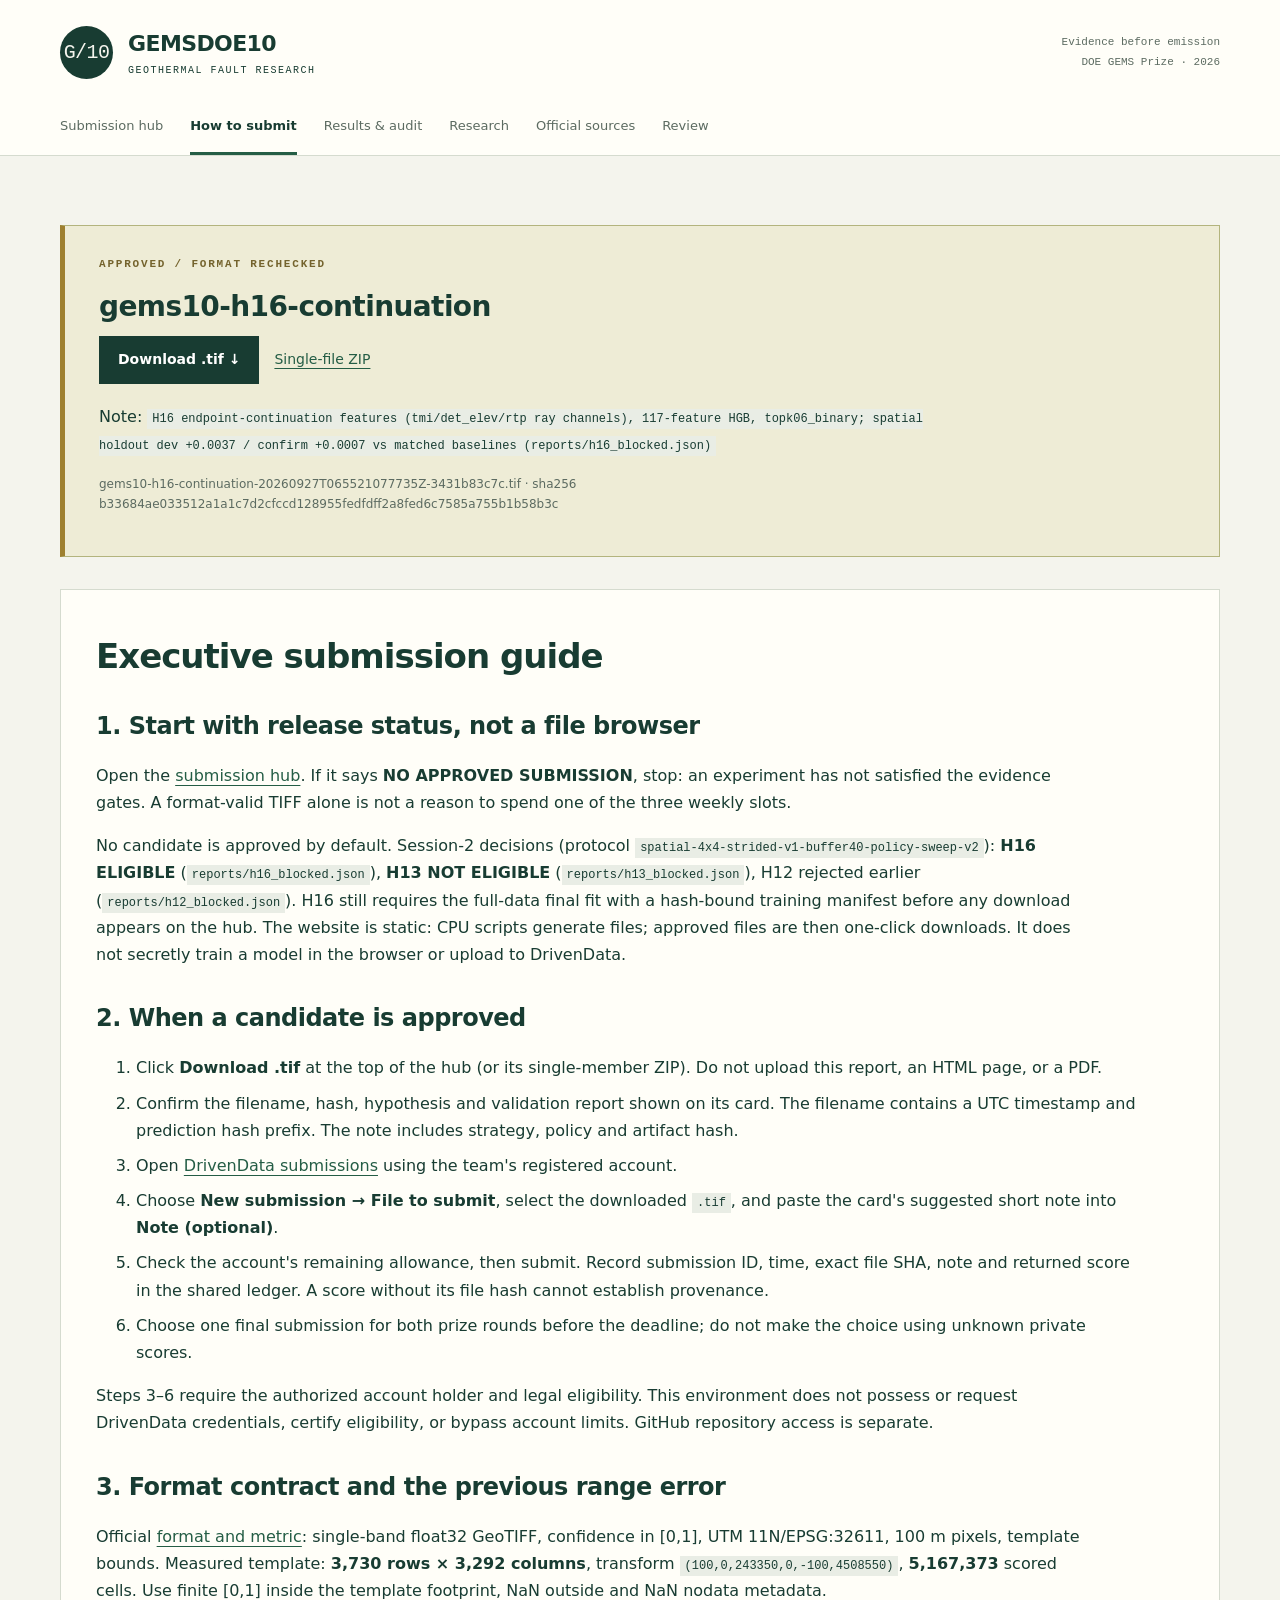
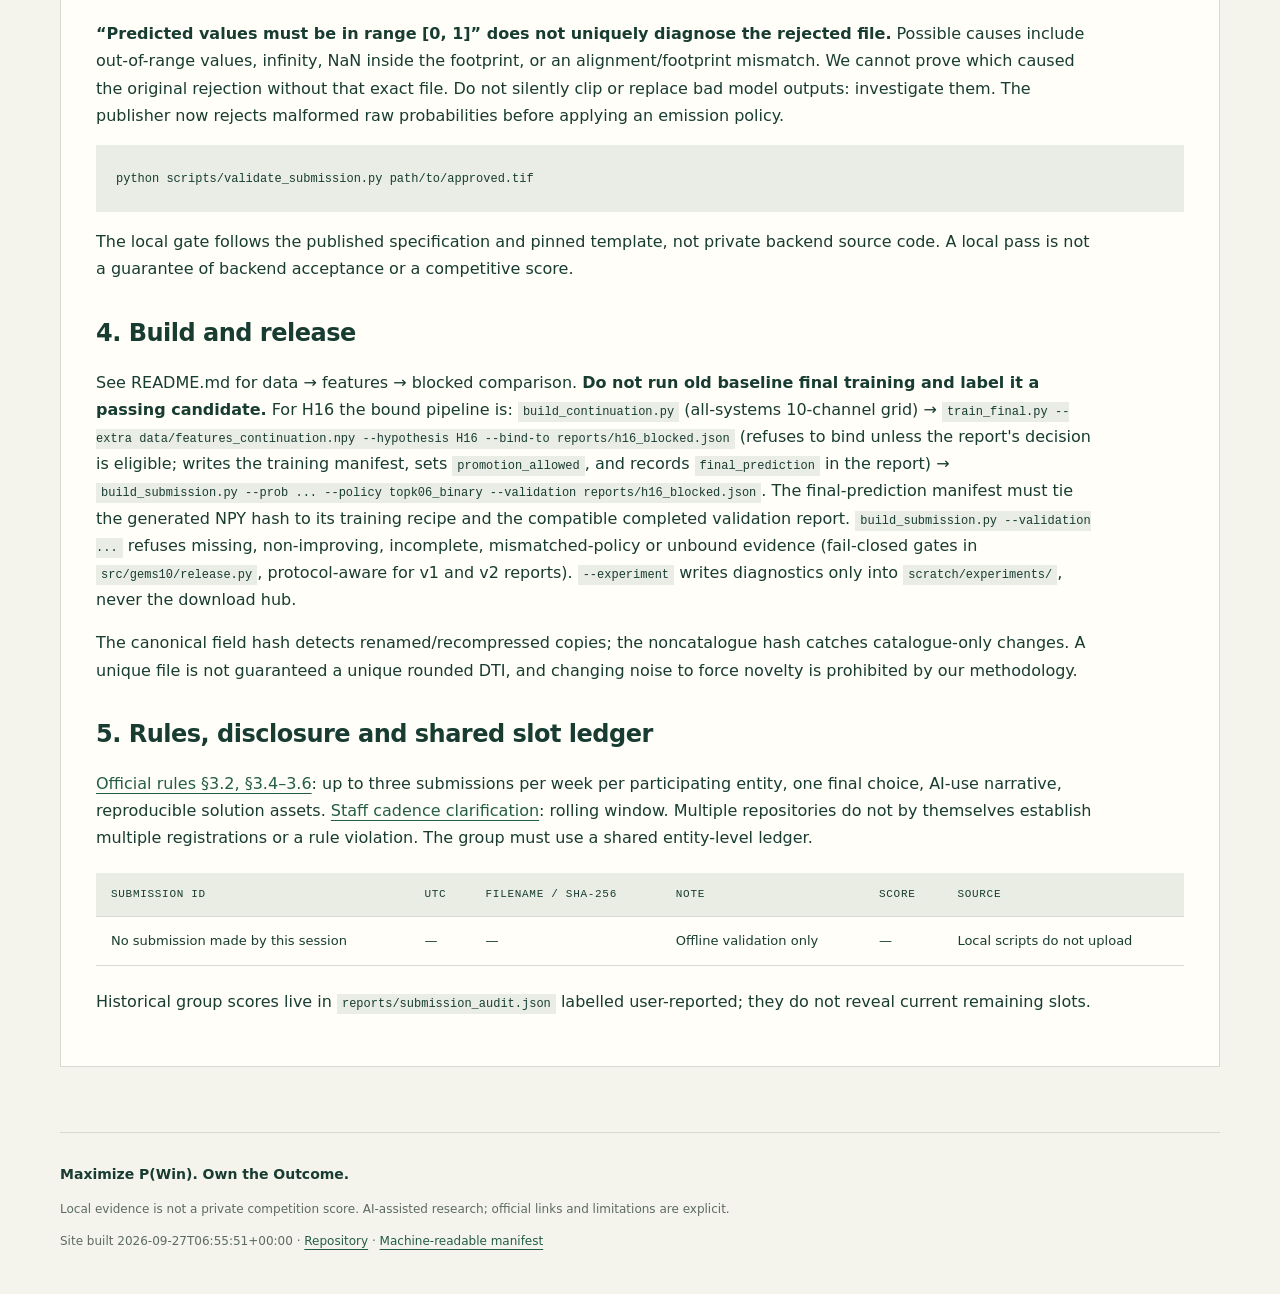
==== docs/executive_summary.html @ b846d809 "Session 2: H13/H16 spatial-validation engines, H16 ELIGIBLE, bound release artifact Answers the recu" ====
<!doctype html>
<html lang="en"><head><meta charset="utf-8"><meta name="viewport" content="width=device-width,initial-scale=1">
<meta name="description" content="Evidence-first geological fault discovery: audited predictions, spatial validation and safe submission downloads.">
<title>How to submit · GEMSDOE10</title><link rel="stylesheet" href="assets/style.css"></head>
<body><a class="skip" href="#main">Skip to content</a><header><div class="wrap masthead"><a class="brand" href="index.html"><span class="mark">G/10</span><span>GEMSDOE10<small>GEOTHERMAL FAULT RESEARCH</small></span></a><span class="edition">Evidence before emission<br>DOE GEMS Prize · 2026</span></div><nav class="wrap"><a href="index.html" >Submission hub</a><a href="executive_summary.html" aria-current=page>How to submit</a><a href="results.html" >Results & audit</a><a href="hypotheses.html" >Research</a><a href="sources.html" >Official sources</a><a href="verification.html" >Review</a></nav></header>
<main id="main" class="wrap"><section class="release"><span class="eyebrow">APPROVED / FORMAT RECHECKED</span><h2>gems10-h16-continuation</h2><a class="button" href="downloads/gems10-h16-continuation-20260927T065521077735Z-3431b83c7c.tif" download>Download .tif ↓</a><a class="text-link" href="downloads/gems10-h16-continuation-20260927T065521077735Z-3431b83c7c.zip" download>Single-file ZIP</a><p>Note: <code>H16 endpoint-continuation features (tmi/det_elev/rtp ray channels), 117-feature HGB, topk06_binary; spatial holdout dev +0.0037 / confirm +0.0007 vs matched baselines (reports/h16_blocked.json)</code></p><p class="fine">gems10-h16-continuation-20260927T065521077735Z-3431b83c7c.tif · sha256 b33684ae033512a1a1c7d2cfccd128955fedfdff2a8fed6c7585a755b1b58b3c</p></section><article><h1>Executive submission guide</h1>
<h2>1. Start with release status, not a file browser</h2>
<p>Open the <a href="https://buffedlizard55-lab.github.io/GEMSDOE10/">submission hub</a>.
If it says <strong>NO APPROVED SUBMISSION</strong>, stop: an experiment has not satisfied the evidence gates.
A format-valid TIFF alone is not a reason to spend one of the three weekly slots.</p>
<p>No candidate is approved by default. Session-2 decisions (protocol
<code>spatial-4x4-strided-v1-buffer40-policy-sweep-v2</code>): <strong>H16 ELIGIBLE</strong>
(<code>reports/h16_blocked.json</code>), <strong>H13 NOT ELIGIBLE</strong> (<code>reports/h13_blocked.json</code>),
H12 rejected earlier (<code>reports/h12_blocked.json</code>). H16 still requires the
full-data final fit with a hash-bound training manifest before any download
appears on the hub. The website is static: CPU scripts generate files;
approved files are then one-click downloads. It does not secretly train a
model in the browser or upload to DrivenData.</p>
<h2>2. When a candidate is approved</h2>
<ol>
<li>Click <strong>Download .tif</strong> at the top of the hub (or its single-member ZIP). Do not upload this report, an HTML page, or a PDF.</li>
<li>Confirm the filename, hash, hypothesis and validation report shown on its card. The filename contains a UTC timestamp and prediction hash prefix. The note includes strategy, policy and artifact hash.</li>
<li>Open <a href="https://www.drivendata.org/competitions/306/competition-doe-gems/submissions/">DrivenData submissions</a> using the team's registered account.</li>
<li>Choose <strong>New submission → File to submit</strong>, select the downloaded <code>.tif</code>, and paste the card's suggested short note into <strong>Note (optional)</strong>.</li>
<li>Check the account's remaining allowance, then submit. Record submission ID, time, exact file SHA, note and returned score in the shared ledger. A score without its file hash cannot establish provenance.</li>
<li>Choose one final submission for both prize rounds before the deadline; do not make the choice using unknown private scores.</li>
</ol>
<p>Steps 3–6 require the authorized account holder and legal eligibility. This environment does not possess or request DrivenData credentials, certify eligibility, or bypass account limits. GitHub repository access is separate.</p>
<h2>3. Format contract and the previous range error</h2>
<p>Official <a href="https://www.drivendata.org/competitions/306/competition-doe-gems/page/967/">format and metric</a>: single-band float32 GeoTIFF, confidence in [0,1], UTM 11N/EPSG:32611, 100 m pixels, template bounds.
Measured template: <strong>3,730 rows × 3,292 columns</strong>, transform <code>(100,0,243350,0,-100,4508550)</code>, <strong>5,167,373</strong> scored cells.
Use finite [0,1] inside the template footprint, NaN outside and NaN nodata metadata.</p>
<p><strong>“Predicted values must be in range [0, 1]” does not uniquely diagnose the rejected file.</strong>
Possible causes include out-of-range values, infinity, NaN inside the footprint, or an alignment/footprint mismatch.
We cannot prove which caused the original rejection without that exact file.
Do not silently clip or replace bad model outputs: investigate them. The publisher now rejects malformed raw probabilities before applying an emission policy.</p>
<pre><code class="language-bash">python scripts/validate_submission.py path/to/approved.tif
</code></pre>
<p>The local gate follows the published specification and pinned template, not private backend source code.
A local pass is not a guarantee of backend acceptance or a competitive score.</p>
<h2>4. Build and release</h2>
<p>See README.md for data → features → blocked comparison. <strong>Do not run old baseline final training and label it a passing candidate.</strong>
For H16 the bound pipeline is: <code>build_continuation.py</code> (all-systems 10-channel grid) → <code>train_final.py --extra data/features_continuation.npy --hypothesis H16 --bind-to reports/h16_blocked.json</code> (refuses to bind unless the report's decision is eligible; writes the training manifest, sets <code>promotion_allowed</code>, and records <code>final_prediction</code> in the report) → <code>build_submission.py --prob ... --policy topk06_binary --validation reports/h16_blocked.json</code>.
The final-prediction manifest must tie the generated NPY hash to its training recipe and the compatible completed validation report.
<code>build_submission.py --validation ...</code> refuses missing, non-improving, incomplete, mismatched-policy or unbound evidence (fail-closed gates in <code>src/gems10/release.py</code>, protocol-aware for v1 and v2 reports).
<code>--experiment</code> writes diagnostics only into <code>scratch/experiments/</code>, never the download hub.</p>
<p>The canonical field hash detects renamed/recompressed copies; the noncatalogue hash catches catalogue-only changes.
A unique file is not guaranteed a unique rounded DTI, and changing noise to force novelty is prohibited by our methodology.</p>
<h2>5. Rules, disclosure and shared slot ledger</h2>
<p><a href="https://docs.nlr.gov/docs/fy26osti/96647.pdf">Official rules §3.2, §3.4–3.6</a>: up to three submissions per week per participating entity, one final choice, AI-use narrative, reproducible solution assets.
<a href="https://community.drivendata.org/t/weekly-submissions/11524/2">Staff cadence clarification</a>: rolling window.
Multiple repositories do not by themselves establish multiple registrations or a rule violation. The group must use a shared entity-level ledger.</p>
<table>
<thead>
<tr>
<th>Submission ID</th>
<th>UTC</th>
<th>Filename / SHA-256</th>
<th>Note</th>
<th>Score</th>
<th>Source</th>
</tr>
</thead>
<tbody>
<tr>
<td>No submission made by this session</td>
<td>—</td>
<td>—</td>
<td>Offline validation only</td>
<td>—</td>
<td>Local scripts do not upload</td>
</tr>
</tbody>
</table>
<p>Historical group scores live in <code>reports/submission_audit.json</code> labelled user-reported; they do not reveal current remaining slots.</p></article></main><footer class="wrap"><b>Maximize P(Win). Own the Outcome.</b><p>Local evidence is not a private competition score. AI-assisted research; official links and limitations are explicit.</p><p>Site built 2026-09-27T06:55:51+00:00 · <a href="https://github.com/buffedlizard55-lab/GEMSDOE10">Repository</a> · <a href="data/site.json">Machine-readable manifest</a></p></footer></body></html>
---- docs/assets/style.css ----
:root{--paper:#f4f4ed;--ink:#183c32;--muted:#5c6b61;--line:#d5dbcf;--green:#245d45;--yellow:#eadc95;--white:#fffef8;--mono:ui-monospace,SFMono-Regular,Consolas,monospace}*{box-sizing:border-box}body{margin:0;color:var(--ink);background:var(--paper);font:16px/1.7 system-ui,-apple-system,BlinkMacSystemFont,"Segoe UI",sans-serif}a{color:var(--green);text-underline-offset:4px}a:hover{color:#071f16}a:focus-visible{outline:3px solid #a0641a;outline-offset:4px}.wrap{width:min(1160px,calc(100% - 64px));margin:auto}header{border-bottom:1px solid var(--line);background:var(--white)}.masthead{display:flex;justify-content:space-between;align-items:center;padding:25px 0}.brand{display:flex;align-items:center;gap:15px;color:var(--ink);text-decoration:none;font-size:22px;font-weight:750;letter-spacing:-.6px}.brand small{display:block;font:10px/1.8 var(--mono);letter-spacing:1.5px}.mark{display:grid;place-items:center;width:53px;height:53px;background:var(--ink);color:var(--paper);font:20px var(--mono);border-radius:50%}.edition{text-align:right;color:var(--muted);font:11px/1.8 var(--mono)}nav{display:flex;flex-wrap:wrap;gap:27px}nav a{padding:10px 0 15px;text-decoration:none;color:var(--muted);font-size:13px;border-bottom:3px solid transparent}nav a[aria-current]{color:var(--ink);border-color:var(--green);font-weight:700}main{padding:45px 0 65px}.intro{max-width:850px;margin-bottom:36px}.eyebrow{display:block;font:11px/1.6 var(--mono);font-weight:600;letter-spacing:1.8px;color:var(--muted);margin-bottom:15px}h1{font-size:clamp(34px,4.5vw,58px);line-height:1.13;letter-spacing:-2.3px;font-weight:650;margin:12px 0 22px}h1 em{font-family:Georgia,serif;font-weight:400;color:var(--green)}.intro>p{font-size:18px;color:var(--muted);max-width:720px}.release{position:relative;border:1px solid #b3b47e;border-left:5px solid #9e8030;background:#eeecd6;padding:30px 34px;margin:24px 0 32px}.release .eyebrow{color:#74632d}.release h2{font-size:28px;letter-spacing:-.6px;margin:8px 0}.release p{max-width:840px}.button{display:inline-flex;gap:30px;align-items:center;background:var(--ink);color:white;padding:12px 19px;font-size:14px;font-weight:600;text-decoration:none}.button:hover{background:#2c5c48;color:#fff}.text-link{margin:15px;display:inline-block;font-size:14px}.fine{font-size:12px;color:var(--muted)}.stats{display:grid;grid-template-columns:repeat(3,1fr);border-block:1px solid var(--line);margin:30px 0}.stats>div{padding:26px 24px;border-right:1px solid var(--line)}.stats>div:first-child{padding-left:0}.stats>div:last-child{border:0}.stats span{font:10px var(--mono);letter-spacing:1px;color:var(--muted)}.stats strong{display:block;font-size:40px;line-height:1.5;font-weight:500;letter-spacing:-1.6px}.stats small{font-size:12px;color:var(--muted)}.grid{display:grid;grid-template-columns:1fr 1fr;gap:22px}.card{padding:28px;background:var(--white);border:1px solid var(--line);margin:20px 0}.grid .card{margin:0}h2{font-size:24px;line-height:1.3;letter-spacing:-.5px;margin-top:0}h3{font-size:19px;margin-top:28px}.card p{color:var(--muted)}article{background:var(--white);border:1px solid var(--line);padding:35px;margin-top:24px;min-width:0}article h1{font-size:34px;letter-spacing:-1px}article h2{margin-top:35px}article p,article li{max-width:1000px}article table{font-size:13px}table{border-collapse:collapse;width:100%;margin:22px 0;font-size:13px}th,td{padding:13px 15px;text-align:left;border-bottom:1px solid var(--line);vertical-align:top}th{font:11px/1.5 var(--mono);text-transform:uppercase;letter-spacing:.7px;background:#e9ede3}tr:nth-child(even){background:#f6f7f0}.table-scroll{max-width:100%;overflow-x:auto}article:has(table){overflow-x:auto}article table{min-width:760px}code{font:12px/1.6 var(--mono);background:#e9ede5;padding:3px 5px;overflow-wrap:anywhere}pre{background:#e9ede5;padding:20px;overflow-x:auto}pre code{background:none;padding:0}blockquote{margin-left:0;padding:1px 22px;border-left:3px solid #bcac69;color:var(--muted)}.warning{font-size:12px;color:#86631d!important;overflow-wrap:anywhere}footer{border-top:1px solid var(--line);padding:30px 0;font-size:12px;color:var(--muted)}footer b{color:var(--ink);font-size:14px}.skip{position:absolute;top:-60px;background:white;padding:10px;z-index:5}.skip:focus{top:0}li{margin:8px 0}p{overflow-wrap:anywhere}@media(max-width:720px){.wrap{width:calc(100% - 32px)}.edition{display:none}.masthead{padding:20px 0}nav{gap:15px}nav a{font-size:12px;padding-bottom:10px}main{padding-top:30px}h1{letter-spacing:-1.2px}.release{padding:22px}.grid{grid-template-columns:1fr}.stats{grid-template-columns:1fr}.stats>div,.stats>div:first-child{padding:15px 0;border-right:0;border-bottom:1px solid var(--line)}.stats strong{font-size:32px}.card,article{padding:22px}article h1{font-size:28px}article table{min-width:700px}.text-link{margin-left:0}.button{gap:12px}}
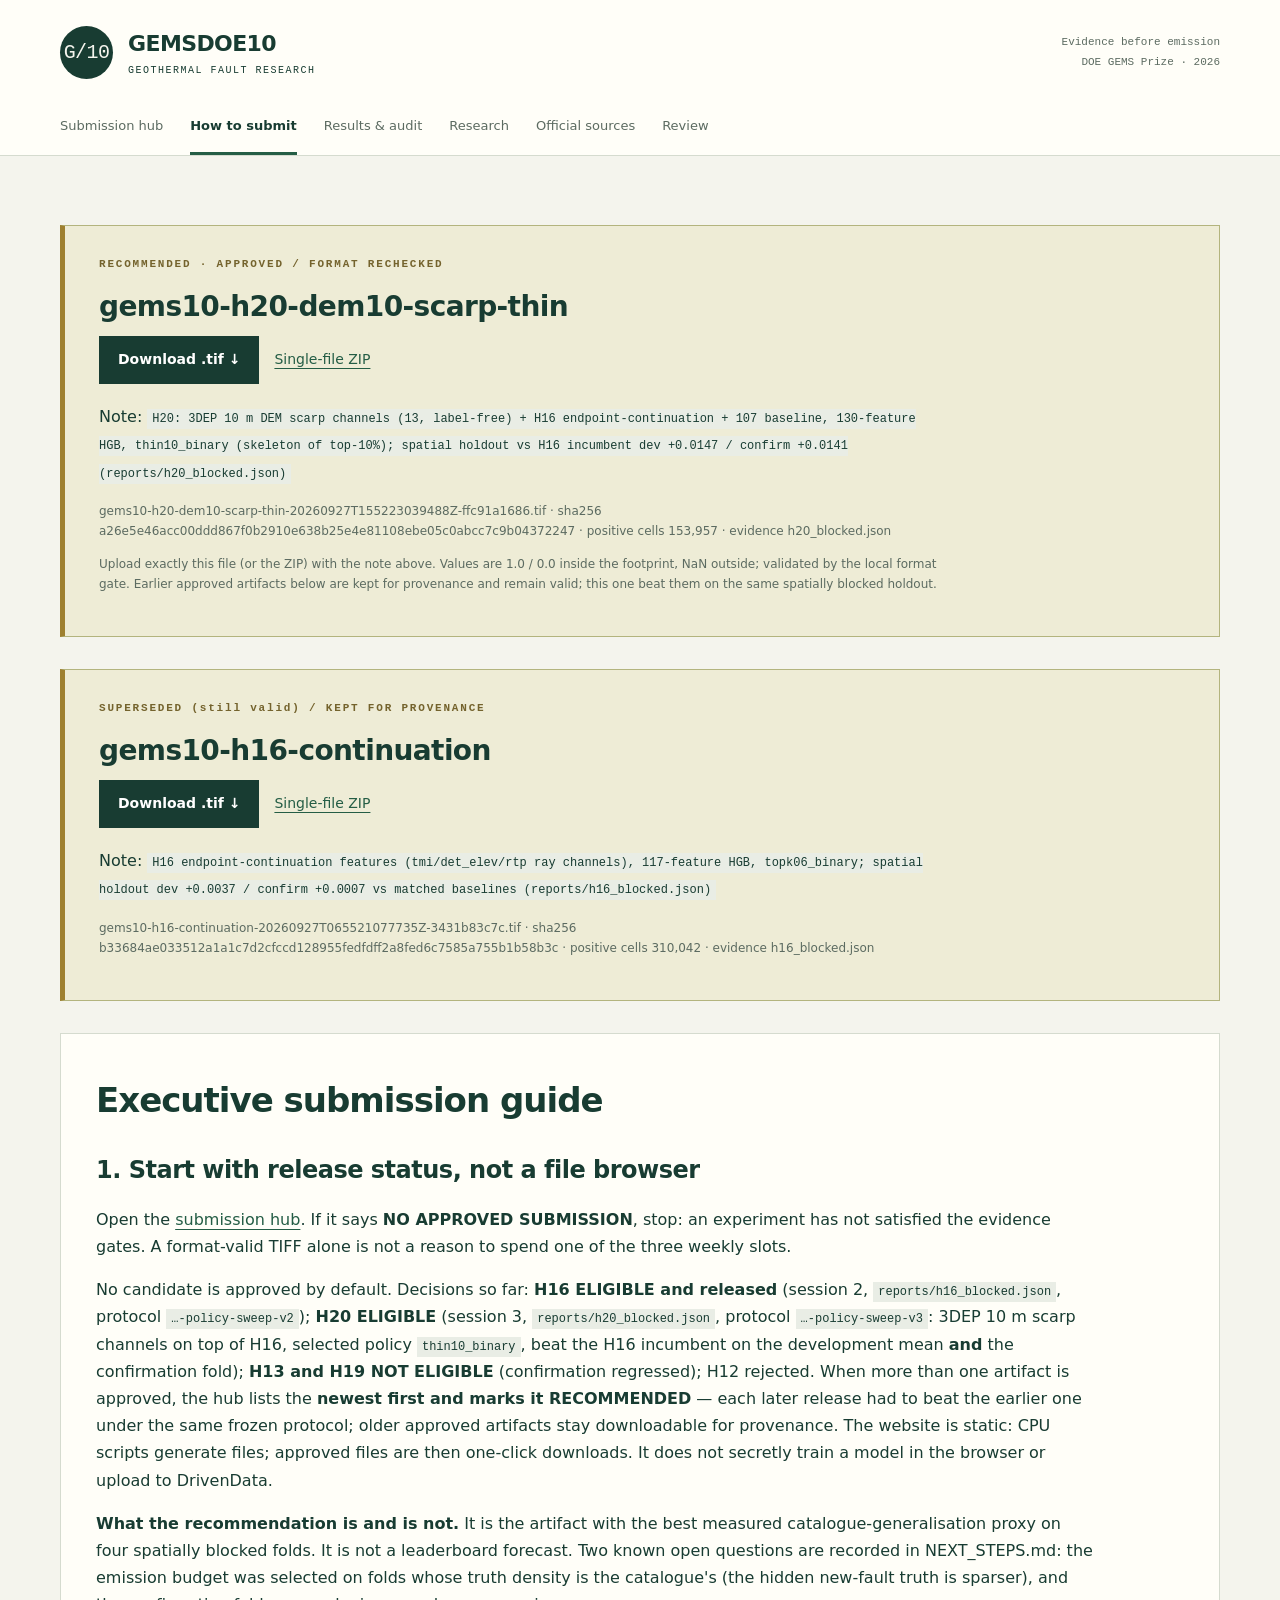
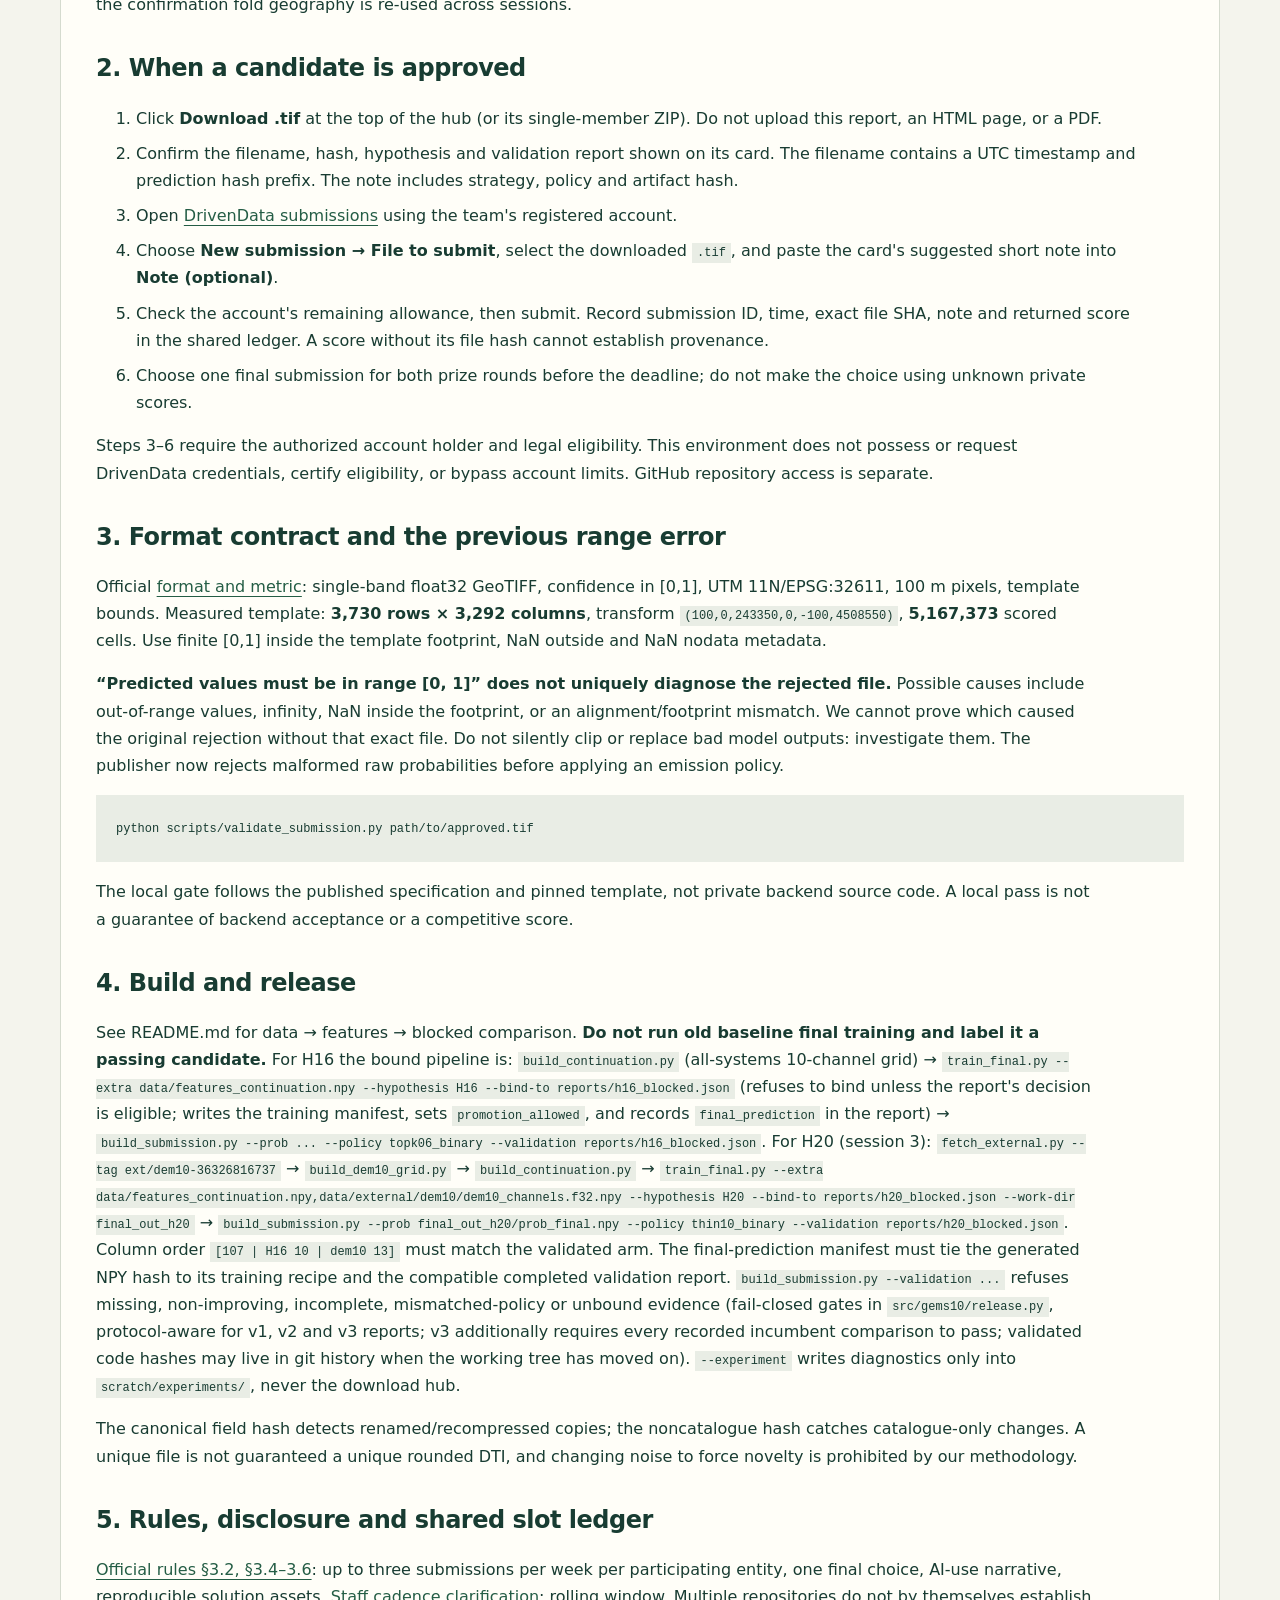
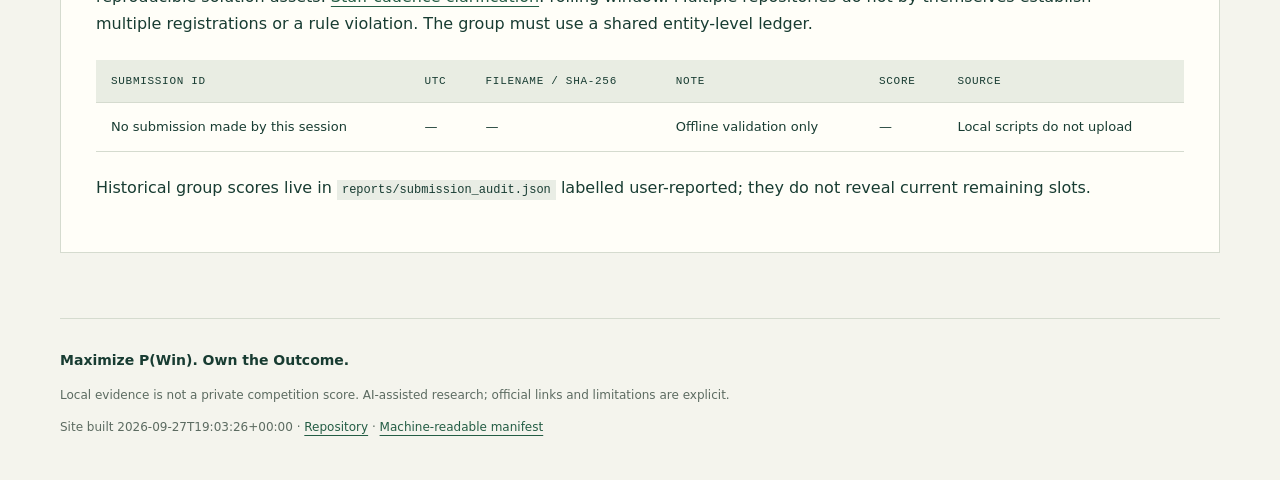
==== commit 3d316b38: "Session 3: H19 not eligible (exact reproduction), H21 negative, H20 3DEP-10m ELIGIBLE and released (" ====
--- a/docs/executive_summary.html
+++ b/docs/executive_summary.html
@@ -3,19 +3,29 @@
 <meta name="description" content="Evidence-first geological fault discovery: audited predictions, spatial validation and safe submission downloads.">
 <title>How to submit · GEMSDOE10</title><link rel="stylesheet" href="assets/style.css"></head>
 <body><a class="skip" href="#main">Skip to content</a><header><div class="wrap masthead"><a class="brand" href="index.html"><span class="mark">G/10</span><span>GEMSDOE10<small>GEOTHERMAL FAULT RESEARCH</small></span></a><span class="edition">Evidence before emission<br>DOE GEMS Prize · 2026</span></div><nav class="wrap"><a href="index.html" >Submission hub</a><a href="executive_summary.html" aria-current=page>How to submit</a><a href="results.html" >Results & audit</a><a href="hypotheses.html" >Research</a><a href="sources.html" >Official sources</a><a href="verification.html" >Review</a></nav></header>
-<main id="main" class="wrap"><section class="release"><span class="eyebrow">APPROVED / FORMAT RECHECKED</span><h2>gems10-h16-continuation</h2><a class="button" href="downloads/gems10-h16-continuation-20260927T065521077735Z-3431b83c7c.tif" download>Download .tif ↓</a><a class="text-link" href="downloads/gems10-h16-continuation-20260927T065521077735Z-3431b83c7c.zip" download>Single-file ZIP</a><p>Note: <code>H16 endpoint-continuation features (tmi/det_elev/rtp ray channels), 117-feature HGB, topk06_binary; spatial holdout dev +0.0037 / confirm +0.0007 vs matched baselines (reports/h16_blocked.json)</code></p><p class="fine">gems10-h16-continuation-20260927T065521077735Z-3431b83c7c.tif · sha256 b33684ae033512a1a1c7d2cfccd128955fedfdff2a8fed6c7585a755b1b58b3c</p></section><article><h1>Executive submission guide</h1>
+<main id="main" class="wrap"><section class="release"><span class="eyebrow">RECOMMENDED · APPROVED / FORMAT RECHECKED</span><h2>gems10-h20-dem10-scarp-thin</h2><a class="button" href="downloads/gems10-h20-dem10-scarp-thin-20260927T155223039488Z-ffc91a1686.tif" download>Download .tif ↓</a><a class="text-link" href="downloads/gems10-h20-dem10-scarp-thin-20260927T155223039488Z-ffc91a1686.zip" download>Single-file ZIP</a><p>Note: <code>H20: 3DEP 10 m DEM scarp channels (13, label-free) + H16 endpoint-continuation + 107 baseline, 130-feature HGB, thin10_binary (skeleton of top-10%); spatial holdout vs H16 incumbent dev +0.0147 / confirm +0.0141 (reports/h20_blocked.json)</code></p><p class="fine">gems10-h20-dem10-scarp-thin-20260927T155223039488Z-ffc91a1686.tif · sha256 a26e5e46acc00ddd867f0b2910e638b25e4e81108ebe05c0abcc7c9b04372247 · positive cells 153,957 · evidence h20_blocked.json</p><p class="fine">Upload exactly this file (or the ZIP) with the note above. Values are 1.0 / 0.0 inside the footprint, NaN outside; validated by the local format gate. Earlier approved artifacts below are kept for provenance and remain valid; this one beat them on the same spatially blocked holdout.</p></section><section class="release"><span class="eyebrow">SUPERSEDED (still valid) / KEPT FOR PROVENANCE</span><h2>gems10-h16-continuation</h2><a class="button" href="downloads/gems10-h16-continuation-20260927T065521077735Z-3431b83c7c.tif" download>Download .tif ↓</a><a class="text-link" href="downloads/gems10-h16-continuation-20260927T065521077735Z-3431b83c7c.zip" download>Single-file ZIP</a><p>Note: <code>H16 endpoint-continuation features (tmi/det_elev/rtp ray channels), 117-feature HGB, topk06_binary; spatial holdout dev +0.0037 / confirm +0.0007 vs matched baselines (reports/h16_blocked.json)</code></p><p class="fine">gems10-h16-continuation-20260927T065521077735Z-3431b83c7c.tif · sha256 b33684ae033512a1a1c7d2cfccd128955fedfdff2a8fed6c7585a755b1b58b3c · positive cells 310,042 · evidence h16_blocked.json</p></section><article><h1>Executive submission guide</h1>
 <h2>1. Start with release status, not a file browser</h2>
 <p>Open the <a href="https://buffedlizard55-lab.github.io/GEMSDOE10/">submission hub</a>.
 If it says <strong>NO APPROVED SUBMISSION</strong>, stop: an experiment has not satisfied the evidence gates.
 A format-valid TIFF alone is not a reason to spend one of the three weekly slots.</p>
-<p>No candidate is approved by default. Session-2 decisions (protocol
-<code>spatial-4x4-strided-v1-buffer40-policy-sweep-v2</code>): <strong>H16 ELIGIBLE</strong>
-(<code>reports/h16_blocked.json</code>), <strong>H13 NOT ELIGIBLE</strong> (<code>reports/h13_blocked.json</code>),
-H12 rejected earlier (<code>reports/h12_blocked.json</code>). H16 still requires the
-full-data final fit with a hash-bound training manifest before any download
-appears on the hub. The website is static: CPU scripts generate files;
-approved files are then one-click downloads. It does not secretly train a
-model in the browser or upload to DrivenData.</p>
+<p>No candidate is approved by default. Decisions so far: <strong>H16 ELIGIBLE and
+released</strong> (session 2, <code>reports/h16_blocked.json</code>, protocol <code>…-policy-sweep-v2</code>);
+<strong>H20 ELIGIBLE</strong> (session 3, <code>reports/h20_blocked.json</code>, protocol
+<code>…-policy-sweep-v3</code>: 3DEP 10 m scarp channels on top of H16, selected policy
+<code>thin10_binary</code>, beat the H16 incumbent on the development mean <strong>and</strong> the
+confirmation fold); <strong>H13 and H19 NOT ELIGIBLE</strong> (confirmation regressed);
+H12 rejected. When more than one artifact is approved, the hub lists the
+<strong>newest first and marks it RECOMMENDED</strong> — each later release had to beat the
+earlier one under the same frozen protocol; older approved artifacts stay
+downloadable for provenance. The website is static: CPU scripts generate
+files; approved files are then one-click downloads. It does not secretly train
+a model in the browser or upload to DrivenData.</p>
+<p><strong>What the recommendation is and is not.</strong> It is the artifact with the best
+measured catalogue-generalisation proxy on four spatially blocked folds. It is
+not a leaderboard forecast. Two known open questions are recorded in
+NEXT_STEPS.md: the emission budget was selected on folds whose truth density
+is the catalogue's (the hidden new-fault truth is sparser), and the confirmation
+fold geography is re-used across sessions.</p>
 <h2>2. When a candidate is approved</h2>
 <ol>
 <li>Click <strong>Download .tif</strong> at the top of the hub (or its single-member ZIP). Do not upload this report, an HTML page, or a PDF.</li>
@@ -41,8 +51,9 @@
 <h2>4. Build and release</h2>
 <p>See README.md for data → features → blocked comparison. <strong>Do not run old baseline final training and label it a passing candidate.</strong>
 For H16 the bound pipeline is: <code>build_continuation.py</code> (all-systems 10-channel grid) → <code>train_final.py --extra data/features_continuation.npy --hypothesis H16 --bind-to reports/h16_blocked.json</code> (refuses to bind unless the report's decision is eligible; writes the training manifest, sets <code>promotion_allowed</code>, and records <code>final_prediction</code> in the report) → <code>build_submission.py --prob ... --policy topk06_binary --validation reports/h16_blocked.json</code>.
+For H20 (session 3): <code>fetch_external.py --tag ext/dem10-36326816737</code> → <code>build_dem10_grid.py</code> → <code>build_continuation.py</code> → <code>train_final.py --extra data/features_continuation.npy,data/external/dem10/dem10_channels.f32.npy --hypothesis H20 --bind-to reports/h20_blocked.json --work-dir final_out_h20</code> → <code>build_submission.py --prob final_out_h20/prob_final.npy --policy thin10_binary --validation reports/h20_blocked.json</code>. Column order <code>[107 | H16 10 | dem10 13]</code> must match the validated arm.
 The final-prediction manifest must tie the generated NPY hash to its training recipe and the compatible completed validation report.
-<code>build_submission.py --validation ...</code> refuses missing, non-improving, incomplete, mismatched-policy or unbound evidence (fail-closed gates in <code>src/gems10/release.py</code>, protocol-aware for v1 and v2 reports).
+<code>build_submission.py --validation ...</code> refuses missing, non-improving, incomplete, mismatched-policy or unbound evidence (fail-closed gates in <code>src/gems10/release.py</code>, protocol-aware for v1, v2 and v3 reports; v3 additionally requires every recorded incumbent comparison to pass; validated code hashes may live in git history when the working tree has moved on).
 <code>--experiment</code> writes diagnostics only into <code>scratch/experiments/</code>, never the download hub.</p>
 <p>The canonical field hash detects renamed/recompressed copies; the noncatalogue hash catches catalogue-only changes.
 A unique file is not guaranteed a unique rounded DTI, and changing noise to force novelty is prohibited by our methodology.</p>
@@ -72,4 +83,4 @@
 </tr>
 </tbody>
 </table>
-<p>Historical group scores live in <code>reports/submission_audit.json</code> labelled user-reported; they do not reveal current remaining slots.</p></article></main><footer class="wrap"><b>Maximize P(Win). Own the Outcome.</b><p>Local evidence is not a private competition score. AI-assisted research; official links and limitations are explicit.</p><p>Site built 2026-09-27T06:55:51+00:00 · <a href="https://github.com/buffedlizard55-lab/GEMSDOE10">Repository</a> · <a href="data/site.json">Machine-readable manifest</a></p></footer></body></html>+<p>Historical group scores live in <code>reports/submission_audit.json</code> labelled user-reported; they do not reveal current remaining slots.</p></article></main><footer class="wrap"><b>Maximize P(Win). Own the Outcome.</b><p>Local evidence is not a private competition score. AI-assisted research; official links and limitations are explicit.</p><p>Site built 2026-09-27T19:03:26+00:00 · <a href="https://github.com/buffedlizard55-lab/GEMSDOE10">Repository</a> · <a href="data/site.json">Machine-readable manifest</a></p></footer></body></html>
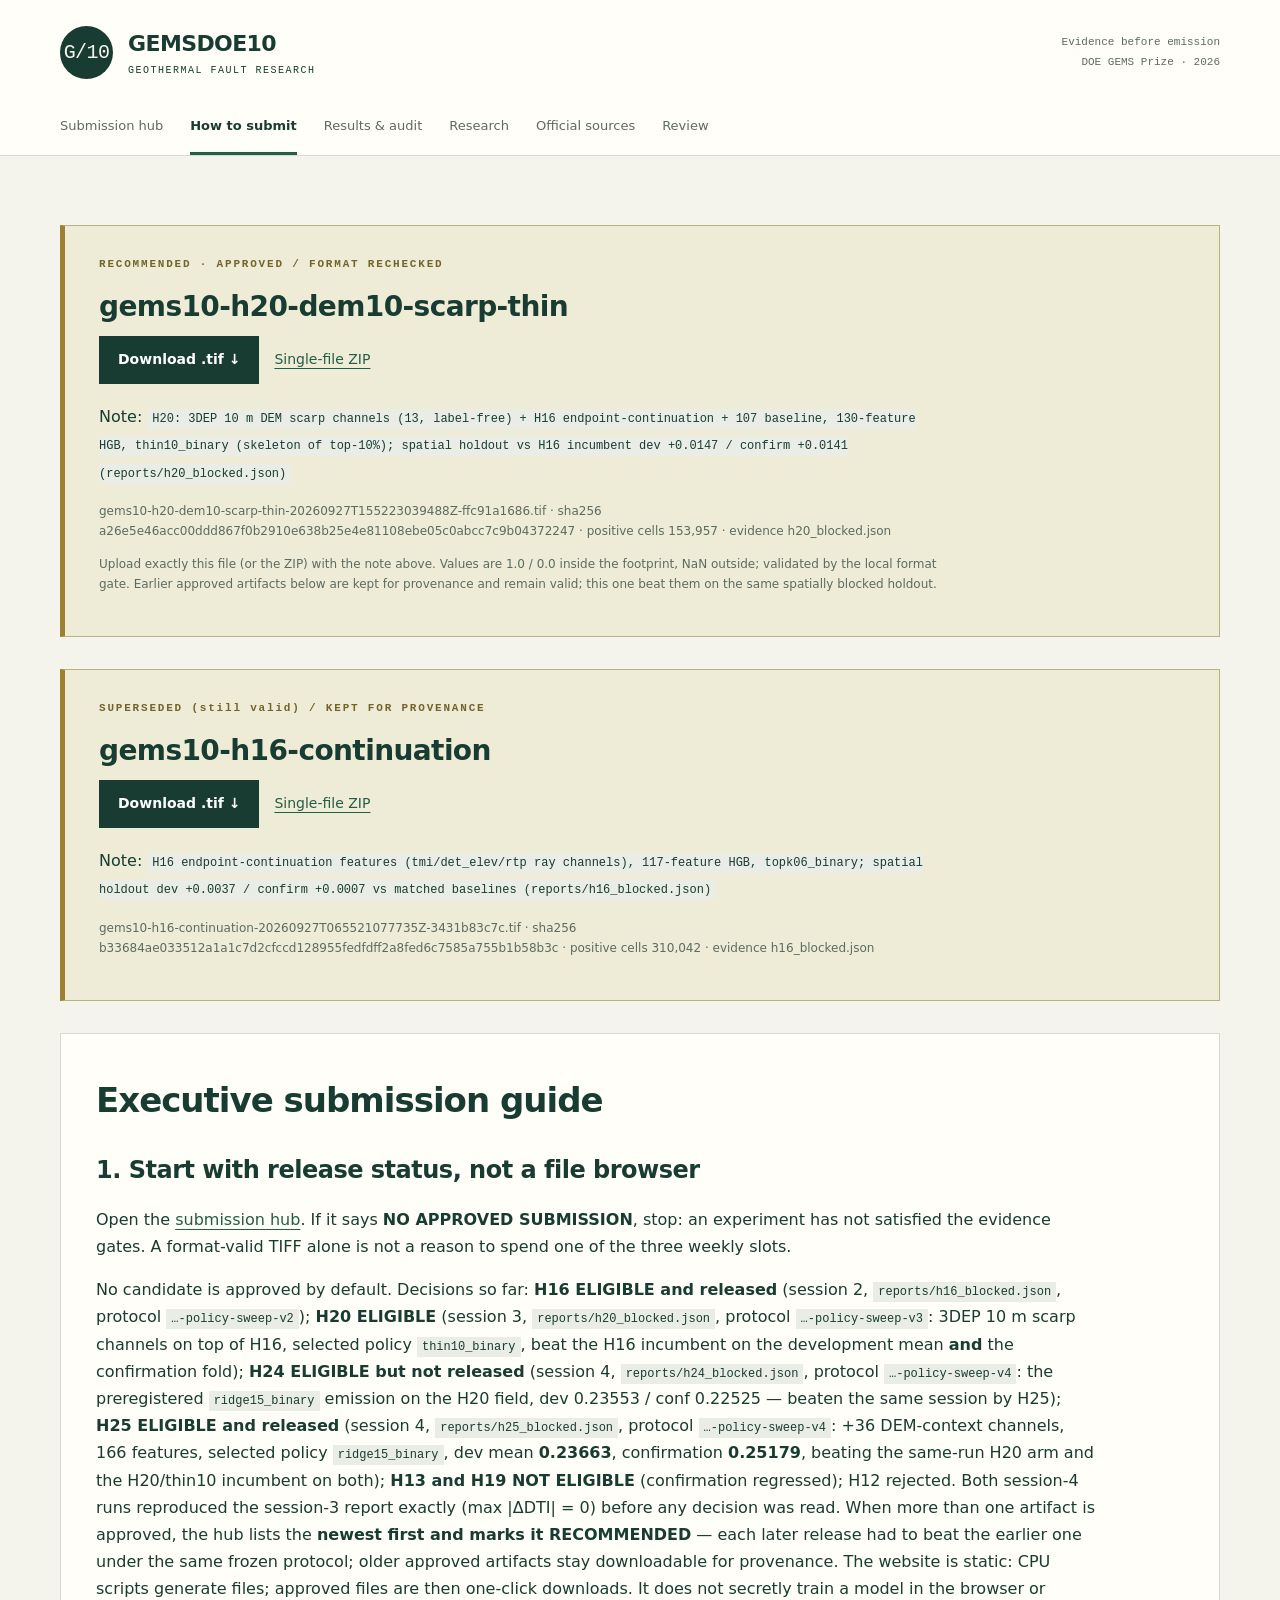
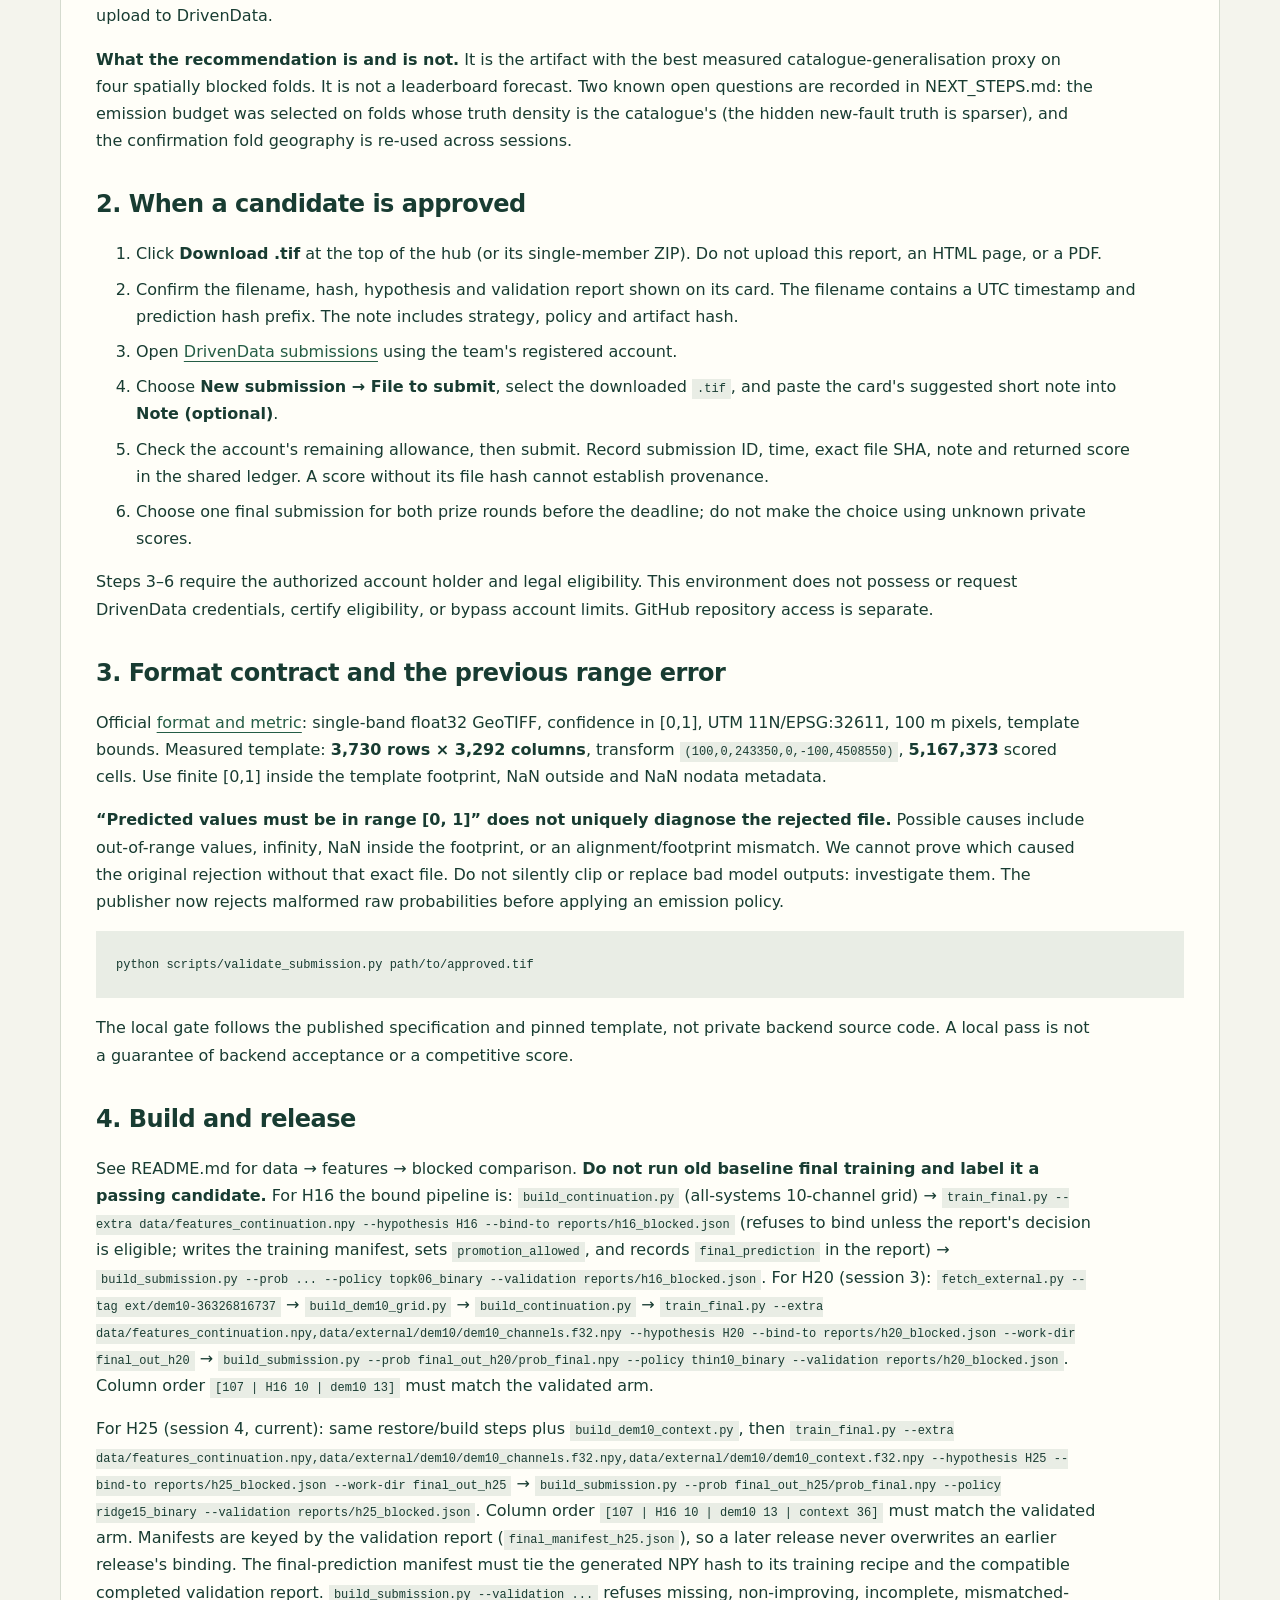
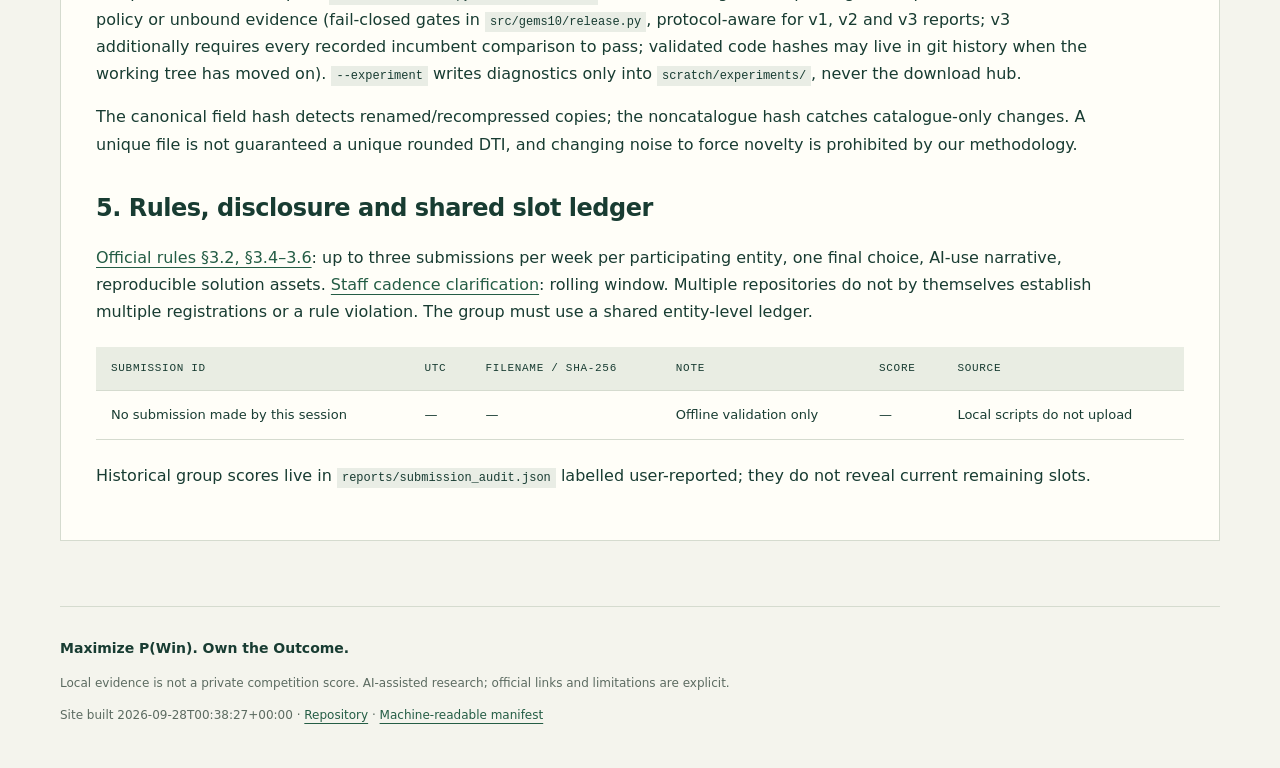
==== commit fd35400a: "Session 4 results + release: H24/H25 eligible, H25 artifact (ridge15, dev 0.23663 / conf 0.25179), r" ====
--- a/docs/executive_summary.html
+++ b/docs/executive_summary.html
@@ -13,8 +13,16 @@
 <strong>H20 ELIGIBLE</strong> (session 3, <code>reports/h20_blocked.json</code>, protocol
 <code>…-policy-sweep-v3</code>: 3DEP 10 m scarp channels on top of H16, selected policy
 <code>thin10_binary</code>, beat the H16 incumbent on the development mean <strong>and</strong> the
-confirmation fold); <strong>H13 and H19 NOT ELIGIBLE</strong> (confirmation regressed);
-H12 rejected. When more than one artifact is approved, the hub lists the
+confirmation fold); <strong>H24 ELIGIBLE but not released</strong> (session 4,
+<code>reports/h24_blocked.json</code>, protocol <code>…-policy-sweep-v4</code>: the preregistered
+<code>ridge15_binary</code> emission on the H20 field, dev 0.23553 / conf 0.22525 — beaten
+the same session by H25); <strong>H25 ELIGIBLE and released</strong> (session 4,
+<code>reports/h25_blocked.json</code>, protocol <code>…-policy-sweep-v4</code>: +36 DEM-context
+channels, 166 features, selected policy <code>ridge15_binary</code>, dev mean <strong>0.23663</strong>,
+confirmation <strong>0.25179</strong>, beating the same-run H20 arm and the H20/thin10
+incumbent on both); <strong>H13 and H19 NOT ELIGIBLE</strong> (confirmation regressed);
+H12 rejected. Both session-4 runs reproduced the session-3 report exactly
+(max |ΔDTI| = 0) before any decision was read. When more than one artifact is approved, the hub lists the
 <strong>newest first and marks it RECOMMENDED</strong> — each later release had to beat the
 earlier one under the same frozen protocol; older approved artifacts stay
 downloadable for provenance. The website is static: CPU scripts generate
@@ -51,7 +59,9 @@
 <h2>4. Build and release</h2>
 <p>See README.md for data → features → blocked comparison. <strong>Do not run old baseline final training and label it a passing candidate.</strong>
 For H16 the bound pipeline is: <code>build_continuation.py</code> (all-systems 10-channel grid) → <code>train_final.py --extra data/features_continuation.npy --hypothesis H16 --bind-to reports/h16_blocked.json</code> (refuses to bind unless the report's decision is eligible; writes the training manifest, sets <code>promotion_allowed</code>, and records <code>final_prediction</code> in the report) → <code>build_submission.py --prob ... --policy topk06_binary --validation reports/h16_blocked.json</code>.
-For H20 (session 3): <code>fetch_external.py --tag ext/dem10-36326816737</code> → <code>build_dem10_grid.py</code> → <code>build_continuation.py</code> → <code>train_final.py --extra data/features_continuation.npy,data/external/dem10/dem10_channels.f32.npy --hypothesis H20 --bind-to reports/h20_blocked.json --work-dir final_out_h20</code> → <code>build_submission.py --prob final_out_h20/prob_final.npy --policy thin10_binary --validation reports/h20_blocked.json</code>. Column order <code>[107 | H16 10 | dem10 13]</code> must match the validated arm.
+For H20 (session 3): <code>fetch_external.py --tag ext/dem10-36326816737</code> → <code>build_dem10_grid.py</code> → <code>build_continuation.py</code> → <code>train_final.py --extra data/features_continuation.npy,data/external/dem10/dem10_channels.f32.npy --hypothesis H20 --bind-to reports/h20_blocked.json --work-dir final_out_h20</code> → <code>build_submission.py --prob final_out_h20/prob_final.npy --policy thin10_binary --validation reports/h20_blocked.json</code>. Column order <code>[107 | H16 10 | dem10 13]</code> must match the validated arm.</p>
+<p>For H25 (session 4, current): same restore/build steps plus
+<code>build_dem10_context.py</code>, then <code>train_final.py --extra data/features_continuation.npy,data/external/dem10/dem10_channels.f32.npy,data/external/dem10/dem10_context.f32.npy --hypothesis H25 --bind-to reports/h25_blocked.json --work-dir final_out_h25</code> → <code>build_submission.py --prob final_out_h25/prob_final.npy --policy ridge15_binary --validation reports/h25_blocked.json</code>. Column order <code>[107 | H16 10 | dem10 13 | context 36]</code> must match the validated arm. Manifests are keyed by the validation report (<code>final_manifest_h25.json</code>), so a later release never overwrites an earlier release's binding.
 The final-prediction manifest must tie the generated NPY hash to its training recipe and the compatible completed validation report.
 <code>build_submission.py --validation ...</code> refuses missing, non-improving, incomplete, mismatched-policy or unbound evidence (fail-closed gates in <code>src/gems10/release.py</code>, protocol-aware for v1, v2 and v3 reports; v3 additionally requires every recorded incumbent comparison to pass; validated code hashes may live in git history when the working tree has moved on).
 <code>--experiment</code> writes diagnostics only into <code>scratch/experiments/</code>, never the download hub.</p>
@@ -83,4 +93,4 @@
 </tr>
 </tbody>
 </table>
-<p>Historical group scores live in <code>reports/submission_audit.json</code> labelled user-reported; they do not reveal current remaining slots.</p></article></main><footer class="wrap"><b>Maximize P(Win). Own the Outcome.</b><p>Local evidence is not a private competition score. AI-assisted research; official links and limitations are explicit.</p><p>Site built 2026-09-27T19:03:26+00:00 · <a href="https://github.com/buffedlizard55-lab/GEMSDOE10">Repository</a> · <a href="data/site.json">Machine-readable manifest</a></p></footer></body></html>+<p>Historical group scores live in <code>reports/submission_audit.json</code> labelled user-reported; they do not reveal current remaining slots.</p></article></main><footer class="wrap"><b>Maximize P(Win). Own the Outcome.</b><p>Local evidence is not a private competition score. AI-assisted research; official links and limitations are explicit.</p><p>Site built 2026-09-28T00:38:27+00:00 · <a href="https://github.com/buffedlizard55-lab/GEMSDOE10">Repository</a> · <a href="data/site.json">Machine-readable manifest</a></p></footer></body></html>
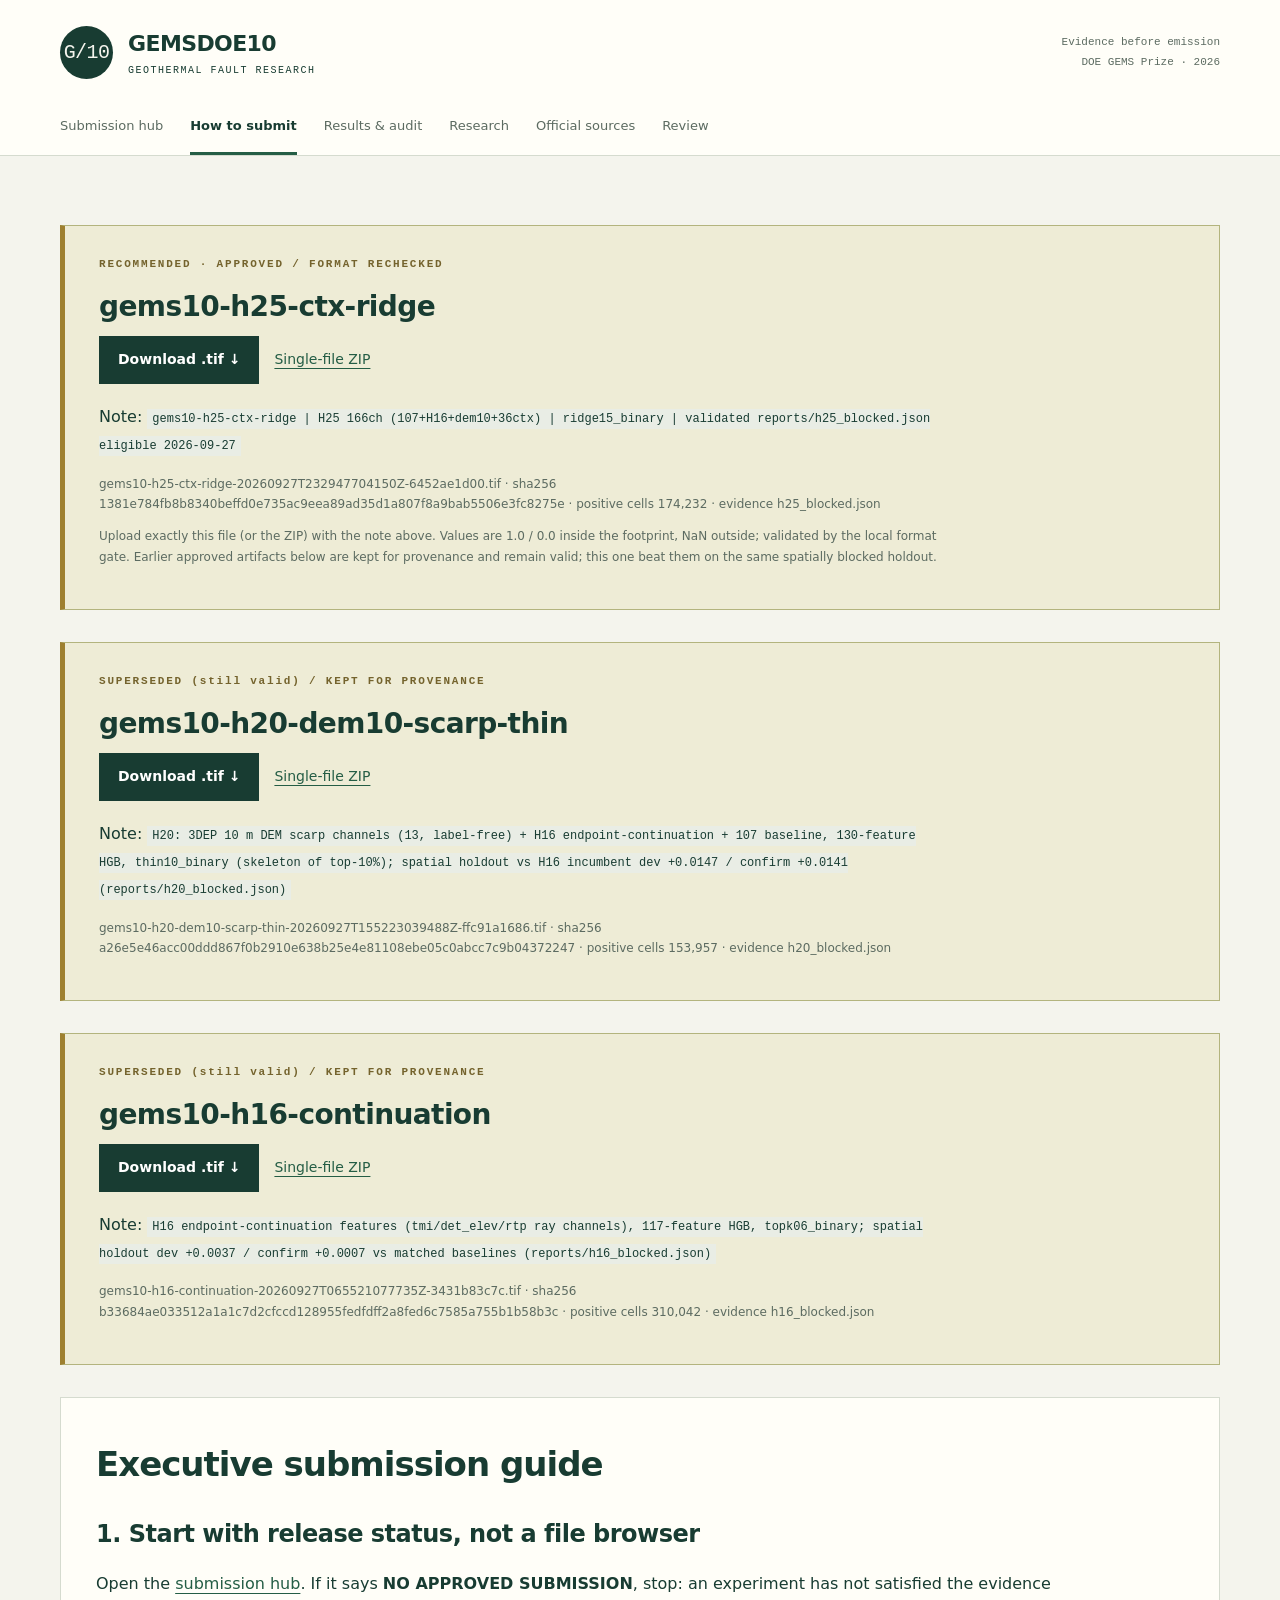
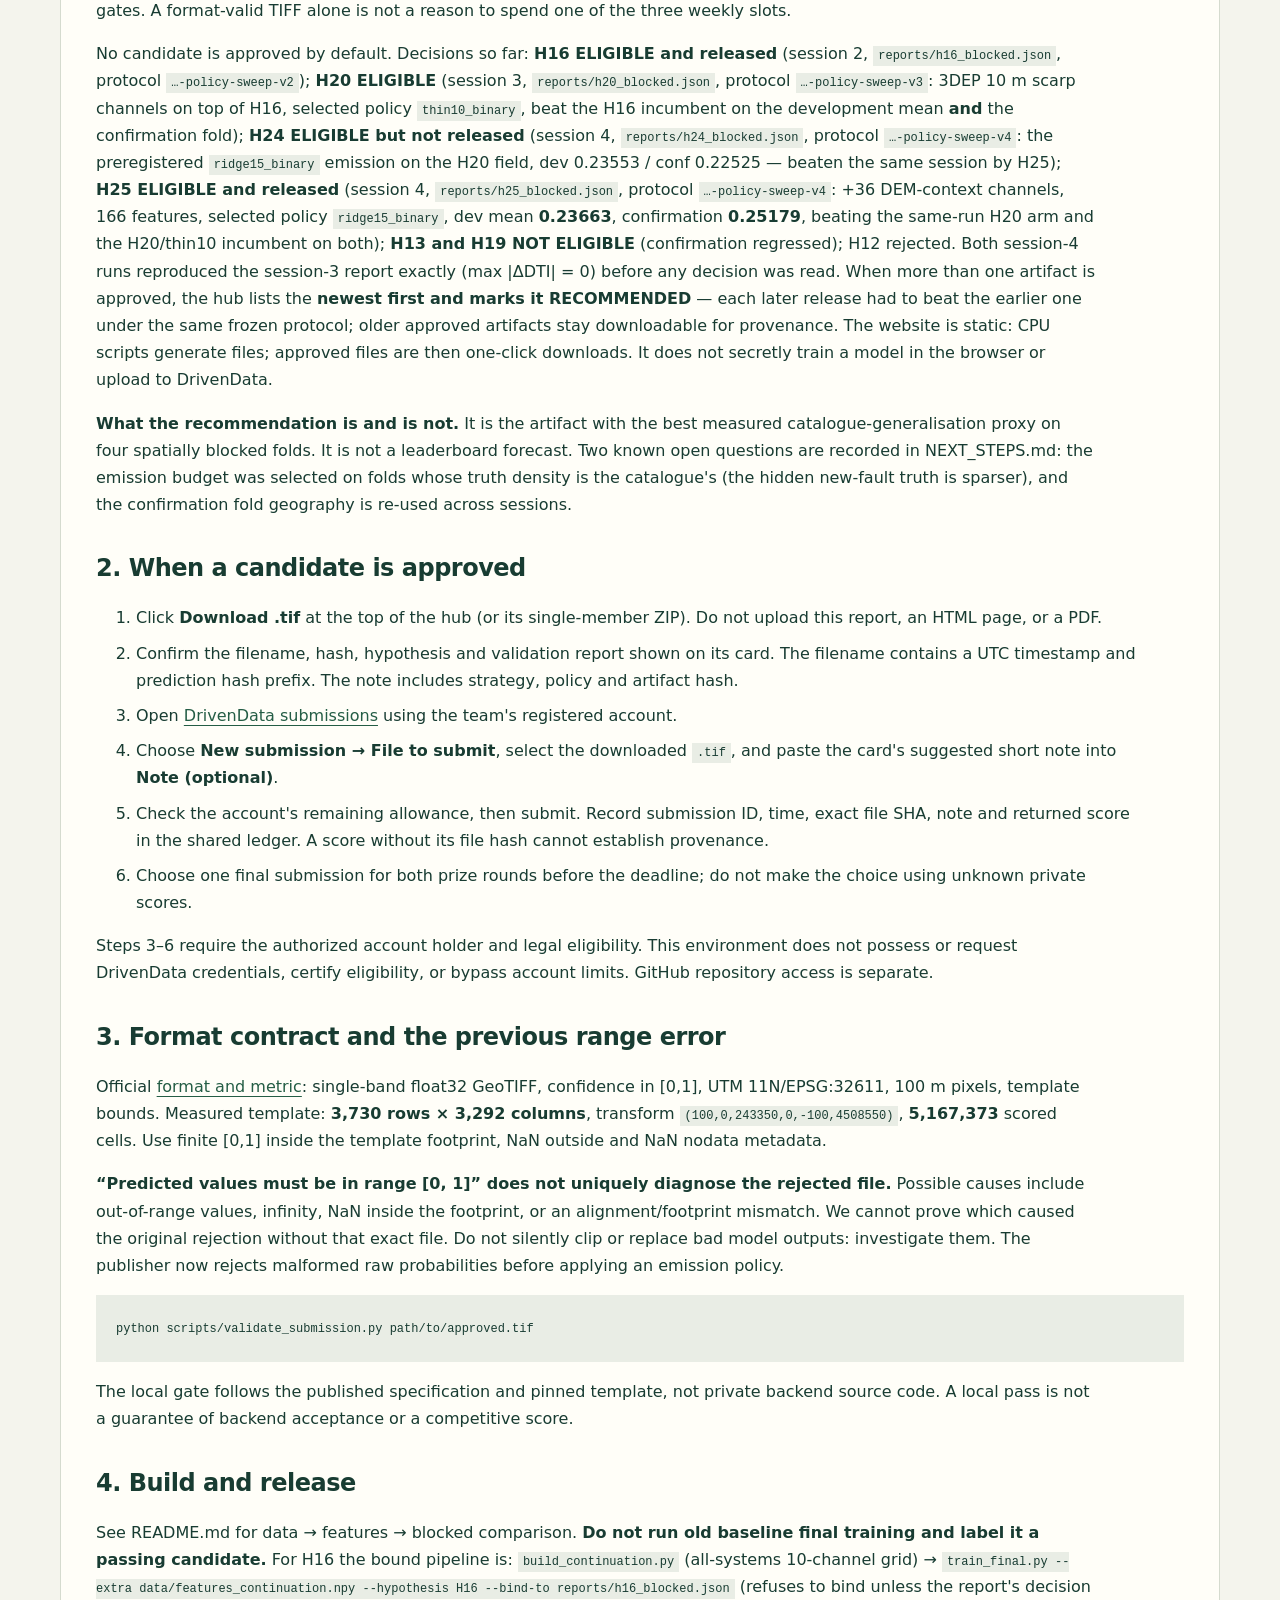
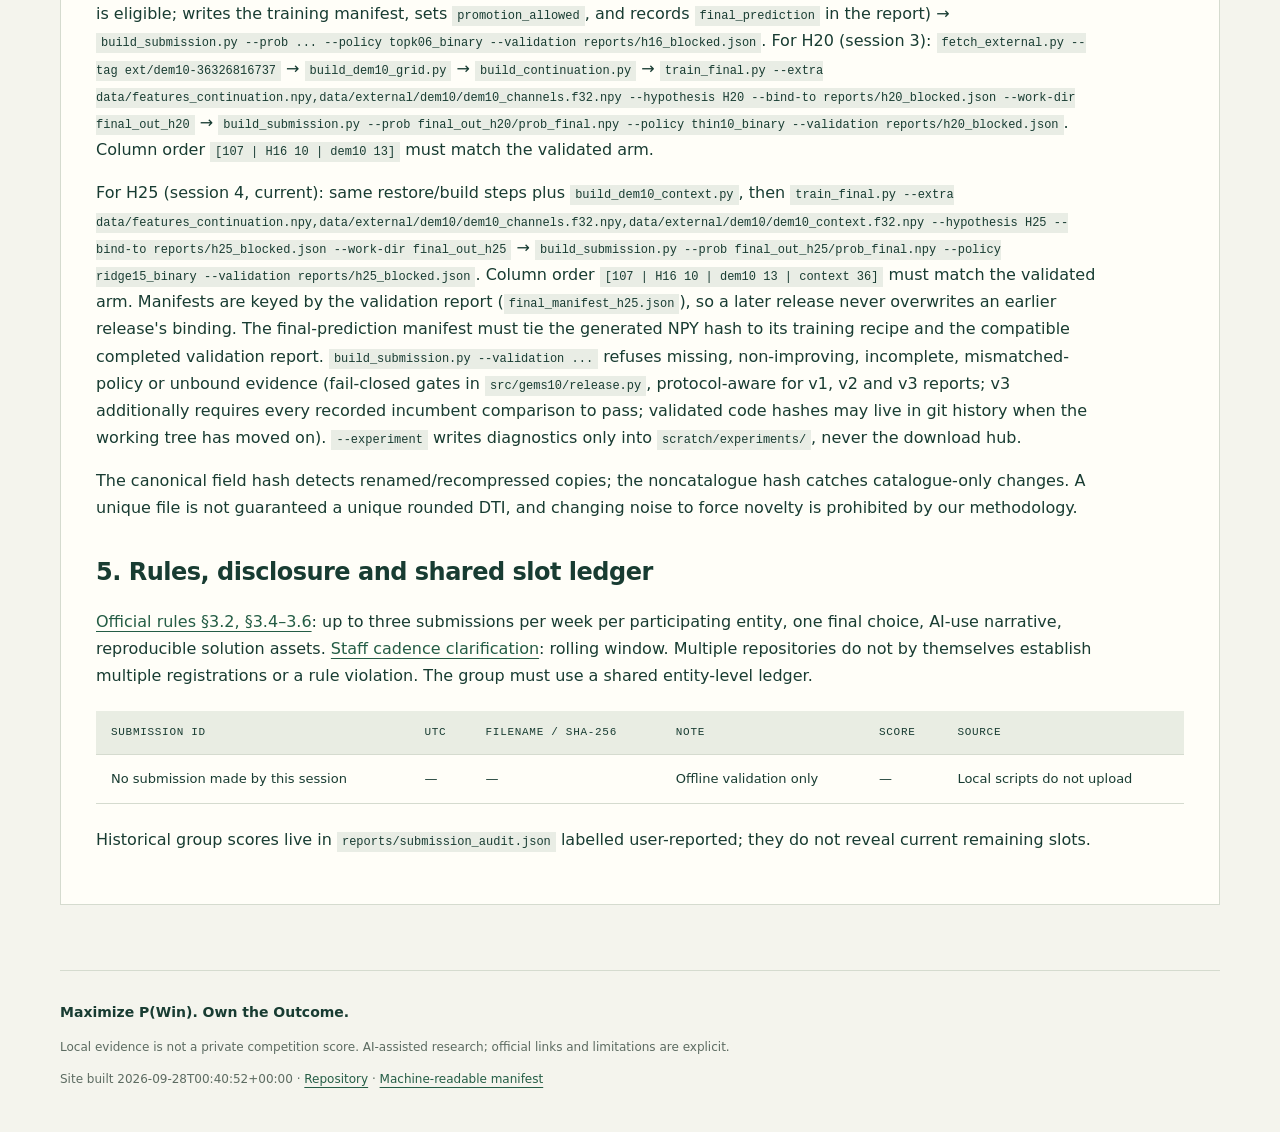
==== commit e56d72b2: "Post-recovery verification refresh: rebuild site (3 approved, 0 refused), verification_run and data " ====
--- a/docs/executive_summary.html
+++ b/docs/executive_summary.html
@@ -3,7 +3,7 @@
 <meta name="description" content="Evidence-first geological fault discovery: audited predictions, spatial validation and safe submission downloads.">
 <title>How to submit · GEMSDOE10</title><link rel="stylesheet" href="assets/style.css"></head>
 <body><a class="skip" href="#main">Skip to content</a><header><div class="wrap masthead"><a class="brand" href="index.html"><span class="mark">G/10</span><span>GEMSDOE10<small>GEOTHERMAL FAULT RESEARCH</small></span></a><span class="edition">Evidence before emission<br>DOE GEMS Prize · 2026</span></div><nav class="wrap"><a href="index.html" >Submission hub</a><a href="executive_summary.html" aria-current=page>How to submit</a><a href="results.html" >Results & audit</a><a href="hypotheses.html" >Research</a><a href="sources.html" >Official sources</a><a href="verification.html" >Review</a></nav></header>
-<main id="main" class="wrap"><section class="release"><span class="eyebrow">RECOMMENDED · APPROVED / FORMAT RECHECKED</span><h2>gems10-h20-dem10-scarp-thin</h2><a class="button" href="downloads/gems10-h20-dem10-scarp-thin-20260927T155223039488Z-ffc91a1686.tif" download>Download .tif ↓</a><a class="text-link" href="downloads/gems10-h20-dem10-scarp-thin-20260927T155223039488Z-ffc91a1686.zip" download>Single-file ZIP</a><p>Note: <code>H20: 3DEP 10 m DEM scarp channels (13, label-free) + H16 endpoint-continuation + 107 baseline, 130-feature HGB, thin10_binary (skeleton of top-10%); spatial holdout vs H16 incumbent dev +0.0147 / confirm +0.0141 (reports/h20_blocked.json)</code></p><p class="fine">gems10-h20-dem10-scarp-thin-20260927T155223039488Z-ffc91a1686.tif · sha256 a26e5e46acc00ddd867f0b2910e638b25e4e81108ebe05c0abcc7c9b04372247 · positive cells 153,957 · evidence h20_blocked.json</p><p class="fine">Upload exactly this file (or the ZIP) with the note above. Values are 1.0 / 0.0 inside the footprint, NaN outside; validated by the local format gate. Earlier approved artifacts below are kept for provenance and remain valid; this one beat them on the same spatially blocked holdout.</p></section><section class="release"><span class="eyebrow">SUPERSEDED (still valid) / KEPT FOR PROVENANCE</span><h2>gems10-h16-continuation</h2><a class="button" href="downloads/gems10-h16-continuation-20260927T065521077735Z-3431b83c7c.tif" download>Download .tif ↓</a><a class="text-link" href="downloads/gems10-h16-continuation-20260927T065521077735Z-3431b83c7c.zip" download>Single-file ZIP</a><p>Note: <code>H16 endpoint-continuation features (tmi/det_elev/rtp ray channels), 117-feature HGB, topk06_binary; spatial holdout dev +0.0037 / confirm +0.0007 vs matched baselines (reports/h16_blocked.json)</code></p><p class="fine">gems10-h16-continuation-20260927T065521077735Z-3431b83c7c.tif · sha256 b33684ae033512a1a1c7d2cfccd128955fedfdff2a8fed6c7585a755b1b58b3c · positive cells 310,042 · evidence h16_blocked.json</p></section><article><h1>Executive submission guide</h1>
+<main id="main" class="wrap"><section class="release"><span class="eyebrow">RECOMMENDED · APPROVED / FORMAT RECHECKED</span><h2>gems10-h25-ctx-ridge</h2><a class="button" href="downloads/gems10-h25-ctx-ridge-20260927T232947704150Z-6452ae1d00.tif" download>Download .tif ↓</a><a class="text-link" href="downloads/gems10-h25-ctx-ridge-20260927T232947704150Z-6452ae1d00.zip" download>Single-file ZIP</a><p>Note: <code>gems10-h25-ctx-ridge | H25 166ch (107+H16+dem10+36ctx) | ridge15_binary | validated reports/h25_blocked.json eligible 2026-09-27</code></p><p class="fine">gems10-h25-ctx-ridge-20260927T232947704150Z-6452ae1d00.tif · sha256 1381e784fb8b8340beffd0e735ac9eea89ad35d1a807f8a9bab5506e3fc8275e · positive cells 174,232 · evidence h25_blocked.json</p><p class="fine">Upload exactly this file (or the ZIP) with the note above. Values are 1.0 / 0.0 inside the footprint, NaN outside; validated by the local format gate. Earlier approved artifacts below are kept for provenance and remain valid; this one beat them on the same spatially blocked holdout.</p></section><section class="release"><span class="eyebrow">SUPERSEDED (still valid) / KEPT FOR PROVENANCE</span><h2>gems10-h20-dem10-scarp-thin</h2><a class="button" href="downloads/gems10-h20-dem10-scarp-thin-20260927T155223039488Z-ffc91a1686.tif" download>Download .tif ↓</a><a class="text-link" href="downloads/gems10-h20-dem10-scarp-thin-20260927T155223039488Z-ffc91a1686.zip" download>Single-file ZIP</a><p>Note: <code>H20: 3DEP 10 m DEM scarp channels (13, label-free) + H16 endpoint-continuation + 107 baseline, 130-feature HGB, thin10_binary (skeleton of top-10%); spatial holdout vs H16 incumbent dev +0.0147 / confirm +0.0141 (reports/h20_blocked.json)</code></p><p class="fine">gems10-h20-dem10-scarp-thin-20260927T155223039488Z-ffc91a1686.tif · sha256 a26e5e46acc00ddd867f0b2910e638b25e4e81108ebe05c0abcc7c9b04372247 · positive cells 153,957 · evidence h20_blocked.json</p></section><section class="release"><span class="eyebrow">SUPERSEDED (still valid) / KEPT FOR PROVENANCE</span><h2>gems10-h16-continuation</h2><a class="button" href="downloads/gems10-h16-continuation-20260927T065521077735Z-3431b83c7c.tif" download>Download .tif ↓</a><a class="text-link" href="downloads/gems10-h16-continuation-20260927T065521077735Z-3431b83c7c.zip" download>Single-file ZIP</a><p>Note: <code>H16 endpoint-continuation features (tmi/det_elev/rtp ray channels), 117-feature HGB, topk06_binary; spatial holdout dev +0.0037 / confirm +0.0007 vs matched baselines (reports/h16_blocked.json)</code></p><p class="fine">gems10-h16-continuation-20260927T065521077735Z-3431b83c7c.tif · sha256 b33684ae033512a1a1c7d2cfccd128955fedfdff2a8fed6c7585a755b1b58b3c · positive cells 310,042 · evidence h16_blocked.json</p></section><article><h1>Executive submission guide</h1>
 <h2>1. Start with release status, not a file browser</h2>
 <p>Open the <a href="https://buffedlizard55-lab.github.io/GEMSDOE10/">submission hub</a>.
 If it says <strong>NO APPROVED SUBMISSION</strong>, stop: an experiment has not satisfied the evidence gates.
@@ -93,4 +93,4 @@
 </tr>
 </tbody>
 </table>
-<p>Historical group scores live in <code>reports/submission_audit.json</code> labelled user-reported; they do not reveal current remaining slots.</p></article></main><footer class="wrap"><b>Maximize P(Win). Own the Outcome.</b><p>Local evidence is not a private competition score. AI-assisted research; official links and limitations are explicit.</p><p>Site built 2026-09-28T00:38:27+00:00 · <a href="https://github.com/buffedlizard55-lab/GEMSDOE10">Repository</a> · <a href="data/site.json">Machine-readable manifest</a></p></footer></body></html>+<p>Historical group scores live in <code>reports/submission_audit.json</code> labelled user-reported; they do not reveal current remaining slots.</p></article></main><footer class="wrap"><b>Maximize P(Win). Own the Outcome.</b><p>Local evidence is not a private competition score. AI-assisted research; official links and limitations are explicit.</p><p>Site built 2026-09-28T00:40:52+00:00 · <a href="https://github.com/buffedlizard55-lab/GEMSDOE10">Repository</a> · <a href="data/site.json">Machine-readable manifest</a></p></footer></body></html>
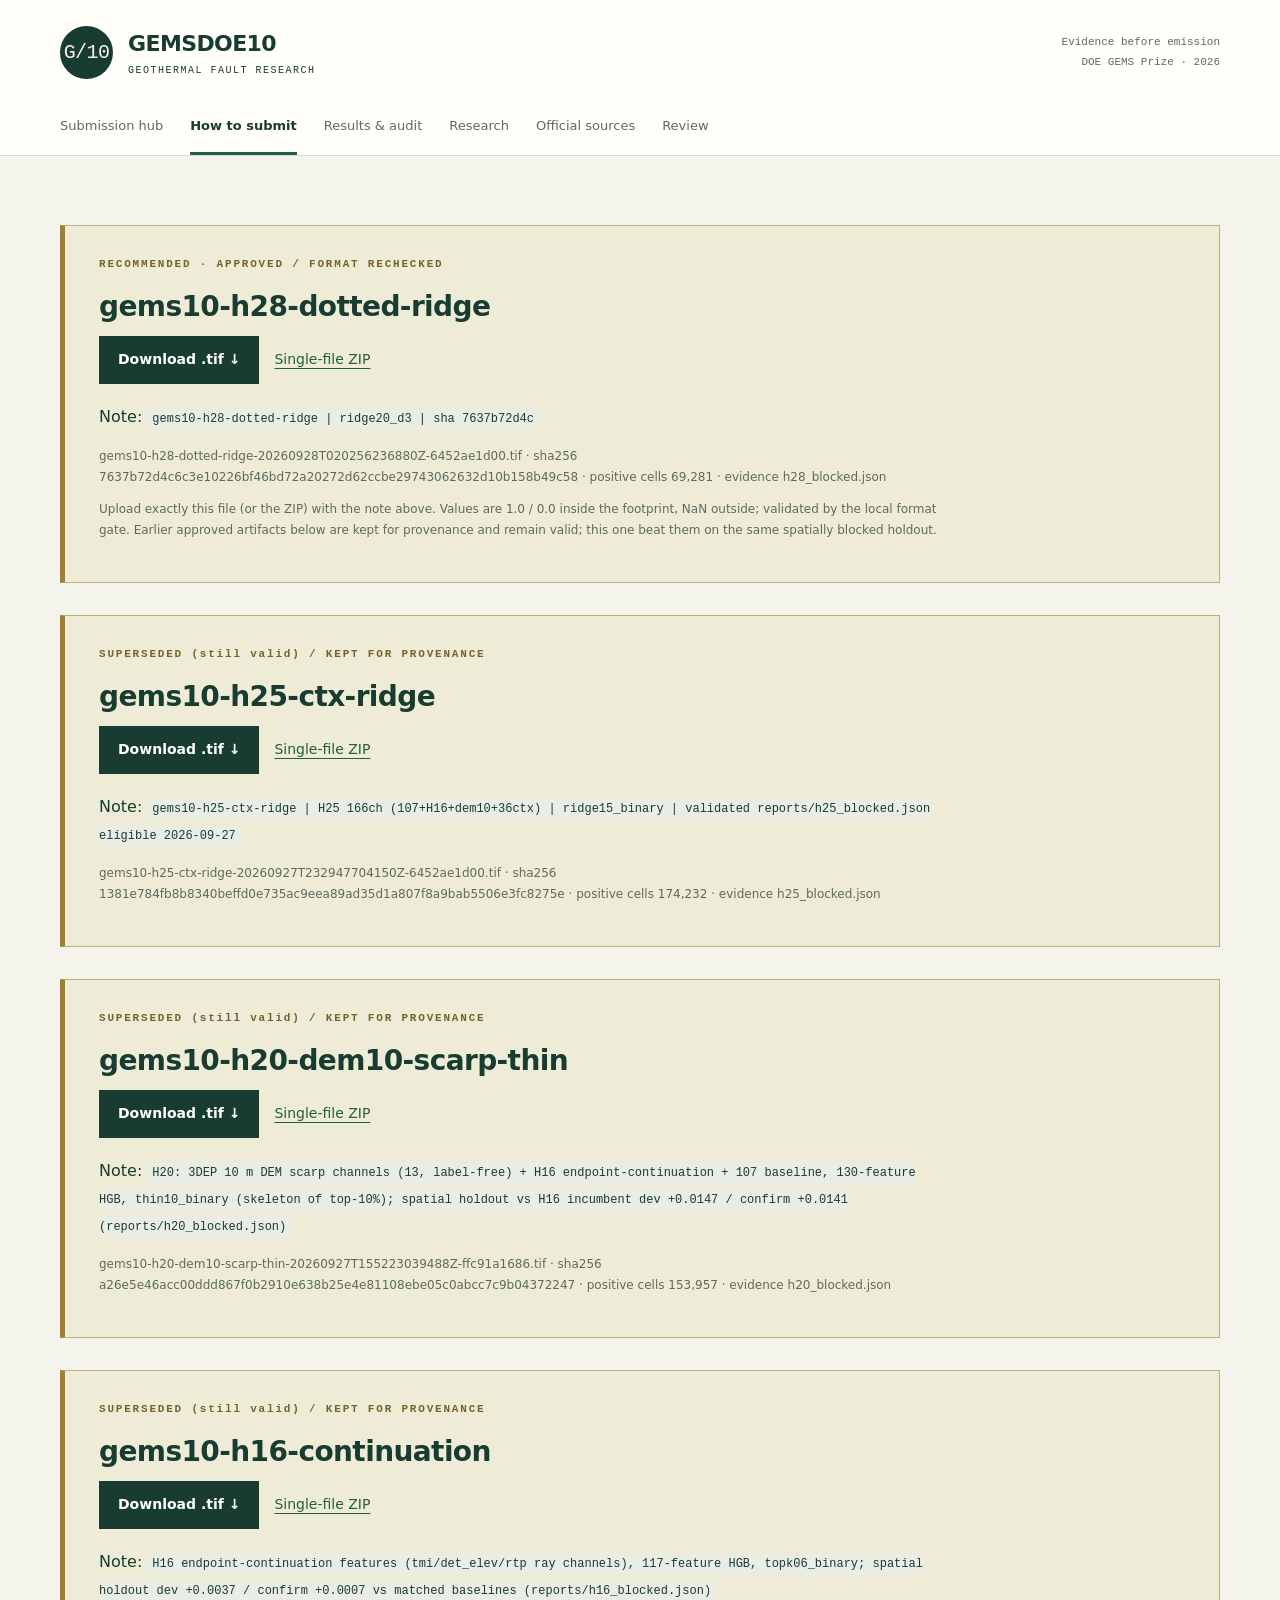
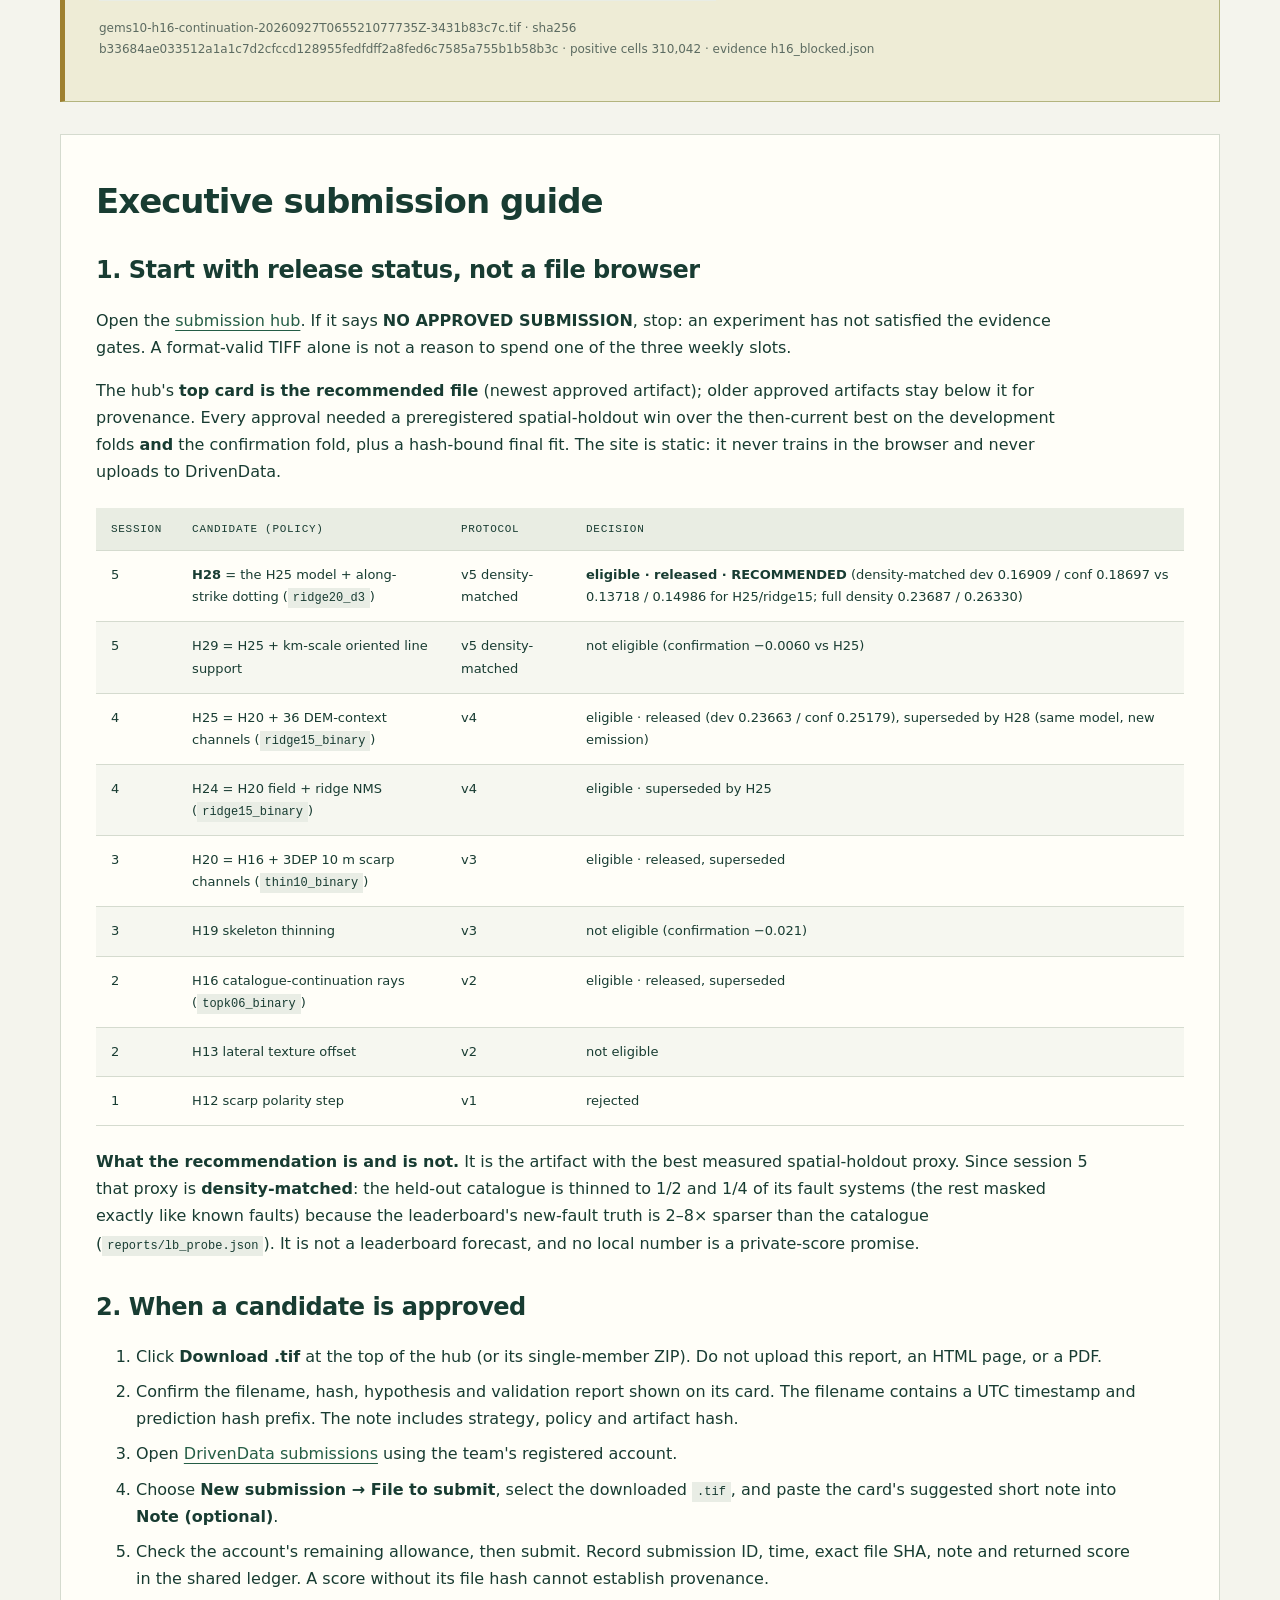
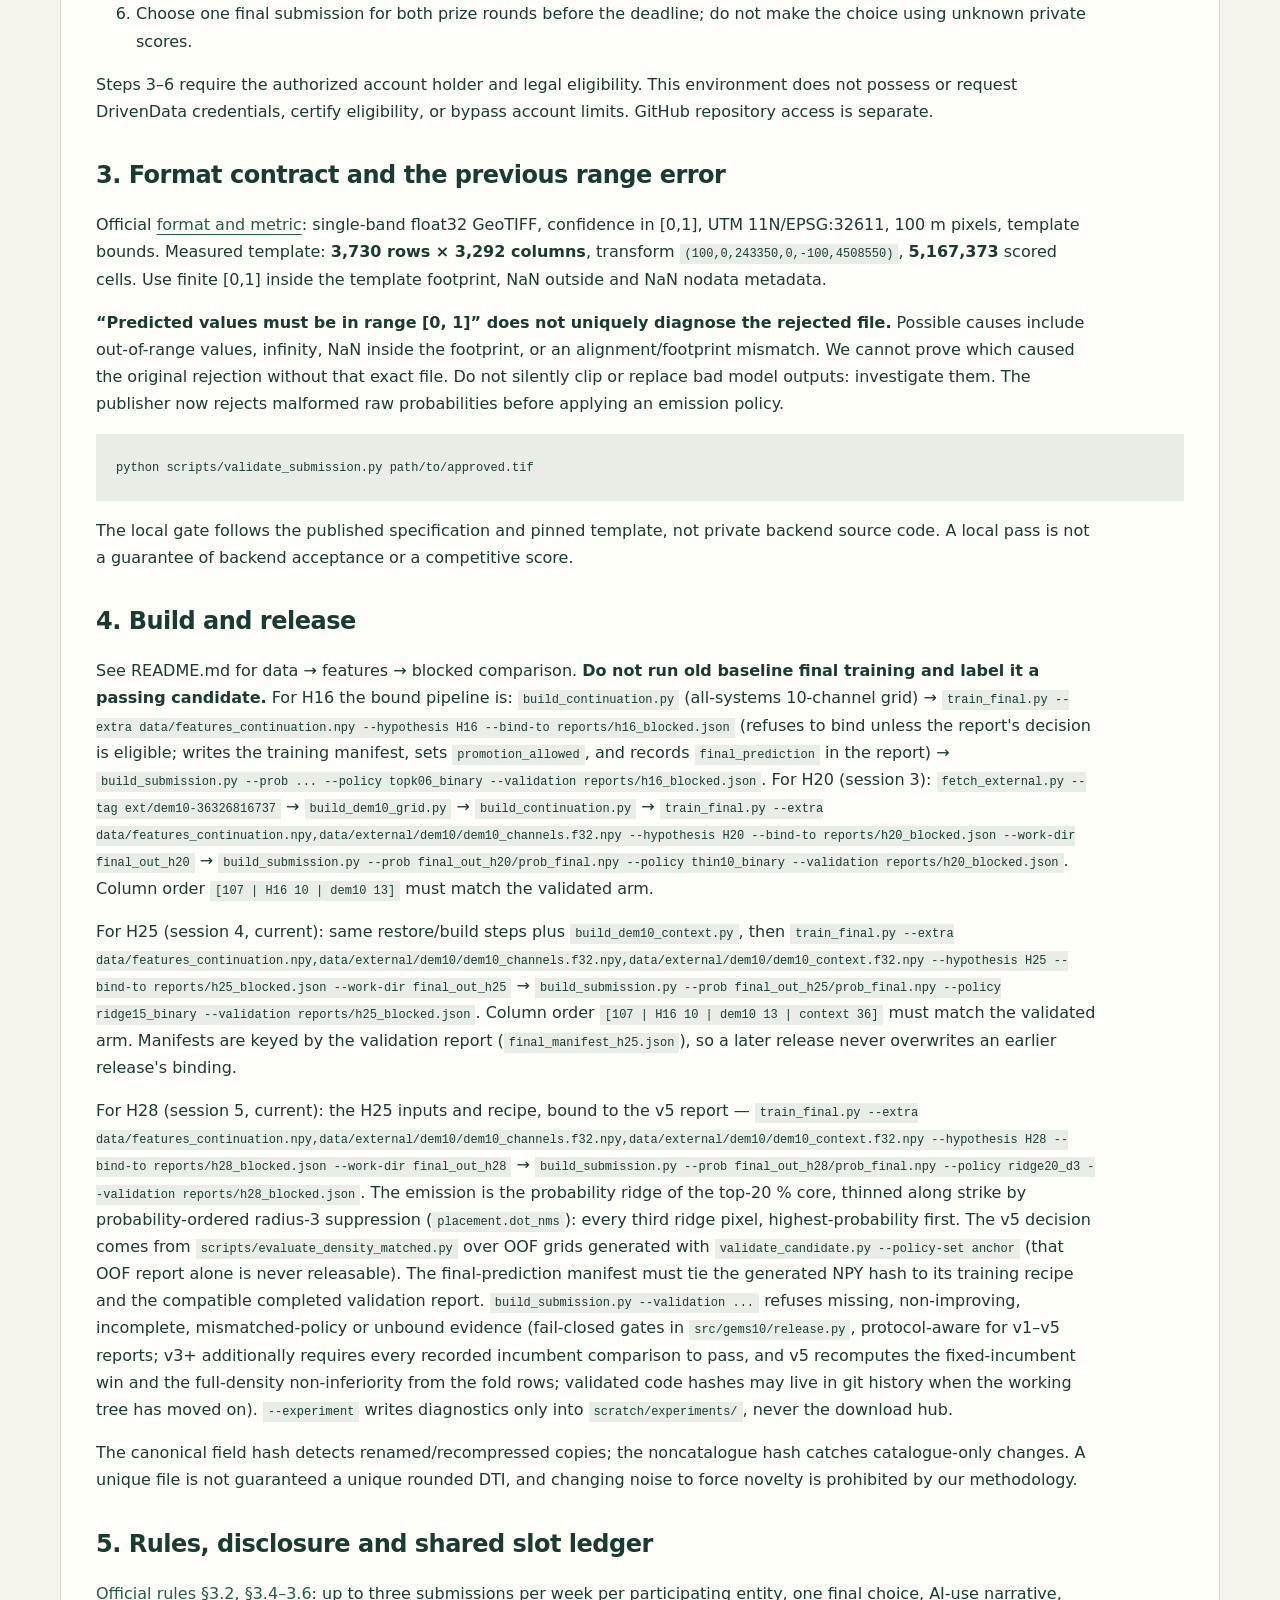
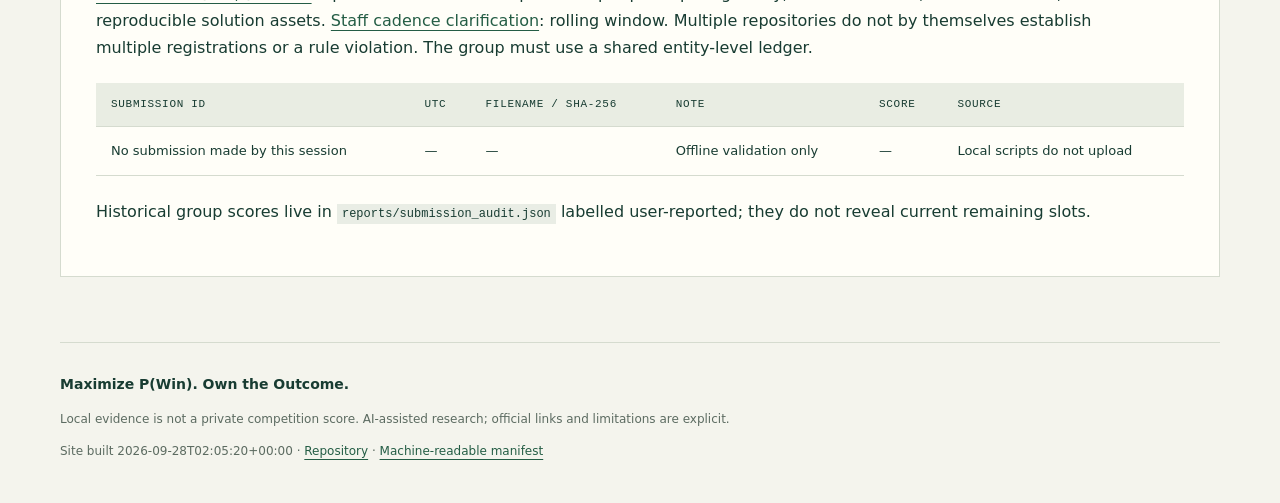
==== commit 2cd8fa0d: "Session 5 release: H28 (H25 model + ridge20_d3 along-strike dotting) approved on the hub; v5-aware s" ====
--- a/docs/executive_summary.html
+++ b/docs/executive_summary.html
@@ -3,37 +3,88 @@
 <meta name="description" content="Evidence-first geological fault discovery: audited predictions, spatial validation and safe submission downloads.">
 <title>How to submit · GEMSDOE10</title><link rel="stylesheet" href="assets/style.css"></head>
 <body><a class="skip" href="#main">Skip to content</a><header><div class="wrap masthead"><a class="brand" href="index.html"><span class="mark">G/10</span><span>GEMSDOE10<small>GEOTHERMAL FAULT RESEARCH</small></span></a><span class="edition">Evidence before emission<br>DOE GEMS Prize · 2026</span></div><nav class="wrap"><a href="index.html" >Submission hub</a><a href="executive_summary.html" aria-current=page>How to submit</a><a href="results.html" >Results & audit</a><a href="hypotheses.html" >Research</a><a href="sources.html" >Official sources</a><a href="verification.html" >Review</a></nav></header>
-<main id="main" class="wrap"><section class="release"><span class="eyebrow">RECOMMENDED · APPROVED / FORMAT RECHECKED</span><h2>gems10-h25-ctx-ridge</h2><a class="button" href="downloads/gems10-h25-ctx-ridge-20260927T232947704150Z-6452ae1d00.tif" download>Download .tif ↓</a><a class="text-link" href="downloads/gems10-h25-ctx-ridge-20260927T232947704150Z-6452ae1d00.zip" download>Single-file ZIP</a><p>Note: <code>gems10-h25-ctx-ridge | H25 166ch (107+H16+dem10+36ctx) | ridge15_binary | validated reports/h25_blocked.json eligible 2026-09-27</code></p><p class="fine">gems10-h25-ctx-ridge-20260927T232947704150Z-6452ae1d00.tif · sha256 1381e784fb8b8340beffd0e735ac9eea89ad35d1a807f8a9bab5506e3fc8275e · positive cells 174,232 · evidence h25_blocked.json</p><p class="fine">Upload exactly this file (or the ZIP) with the note above. Values are 1.0 / 0.0 inside the footprint, NaN outside; validated by the local format gate. Earlier approved artifacts below are kept for provenance and remain valid; this one beat them on the same spatially blocked holdout.</p></section><section class="release"><span class="eyebrow">SUPERSEDED (still valid) / KEPT FOR PROVENANCE</span><h2>gems10-h20-dem10-scarp-thin</h2><a class="button" href="downloads/gems10-h20-dem10-scarp-thin-20260927T155223039488Z-ffc91a1686.tif" download>Download .tif ↓</a><a class="text-link" href="downloads/gems10-h20-dem10-scarp-thin-20260927T155223039488Z-ffc91a1686.zip" download>Single-file ZIP</a><p>Note: <code>H20: 3DEP 10 m DEM scarp channels (13, label-free) + H16 endpoint-continuation + 107 baseline, 130-feature HGB, thin10_binary (skeleton of top-10%); spatial holdout vs H16 incumbent dev +0.0147 / confirm +0.0141 (reports/h20_blocked.json)</code></p><p class="fine">gems10-h20-dem10-scarp-thin-20260927T155223039488Z-ffc91a1686.tif · sha256 a26e5e46acc00ddd867f0b2910e638b25e4e81108ebe05c0abcc7c9b04372247 · positive cells 153,957 · evidence h20_blocked.json</p></section><section class="release"><span class="eyebrow">SUPERSEDED (still valid) / KEPT FOR PROVENANCE</span><h2>gems10-h16-continuation</h2><a class="button" href="downloads/gems10-h16-continuation-20260927T065521077735Z-3431b83c7c.tif" download>Download .tif ↓</a><a class="text-link" href="downloads/gems10-h16-continuation-20260927T065521077735Z-3431b83c7c.zip" download>Single-file ZIP</a><p>Note: <code>H16 endpoint-continuation features (tmi/det_elev/rtp ray channels), 117-feature HGB, topk06_binary; spatial holdout dev +0.0037 / confirm +0.0007 vs matched baselines (reports/h16_blocked.json)</code></p><p class="fine">gems10-h16-continuation-20260927T065521077735Z-3431b83c7c.tif · sha256 b33684ae033512a1a1c7d2cfccd128955fedfdff2a8fed6c7585a755b1b58b3c · positive cells 310,042 · evidence h16_blocked.json</p></section><article><h1>Executive submission guide</h1>
+<main id="main" class="wrap"><section class="release"><span class="eyebrow">RECOMMENDED · APPROVED / FORMAT RECHECKED</span><h2>gems10-h28-dotted-ridge</h2><a class="button" href="downloads/gems10-h28-dotted-ridge-20260928T020256236880Z-6452ae1d00.tif" download>Download .tif ↓</a><a class="text-link" href="downloads/gems10-h28-dotted-ridge-20260928T020256236880Z-6452ae1d00.zip" download>Single-file ZIP</a><p>Note: <code>gems10-h28-dotted-ridge | ridge20_d3 | sha 7637b72d4c</code></p><p class="fine">gems10-h28-dotted-ridge-20260928T020256236880Z-6452ae1d00.tif · sha256 7637b72d4c6c3e10226bf46bd72a20272d62ccbe29743062632d10b158b49c58 · positive cells 69,281 · evidence h28_blocked.json</p><p class="fine">Upload exactly this file (or the ZIP) with the note above. Values are 1.0 / 0.0 inside the footprint, NaN outside; validated by the local format gate. Earlier approved artifacts below are kept for provenance and remain valid; this one beat them on the same spatially blocked holdout.</p></section><section class="release"><span class="eyebrow">SUPERSEDED (still valid) / KEPT FOR PROVENANCE</span><h2>gems10-h25-ctx-ridge</h2><a class="button" href="downloads/gems10-h25-ctx-ridge-20260927T232947704150Z-6452ae1d00.tif" download>Download .tif ↓</a><a class="text-link" href="downloads/gems10-h25-ctx-ridge-20260927T232947704150Z-6452ae1d00.zip" download>Single-file ZIP</a><p>Note: <code>gems10-h25-ctx-ridge | H25 166ch (107+H16+dem10+36ctx) | ridge15_binary | validated reports/h25_blocked.json eligible 2026-09-27</code></p><p class="fine">gems10-h25-ctx-ridge-20260927T232947704150Z-6452ae1d00.tif · sha256 1381e784fb8b8340beffd0e735ac9eea89ad35d1a807f8a9bab5506e3fc8275e · positive cells 174,232 · evidence h25_blocked.json</p></section><section class="release"><span class="eyebrow">SUPERSEDED (still valid) / KEPT FOR PROVENANCE</span><h2>gems10-h20-dem10-scarp-thin</h2><a class="button" href="downloads/gems10-h20-dem10-scarp-thin-20260927T155223039488Z-ffc91a1686.tif" download>Download .tif ↓</a><a class="text-link" href="downloads/gems10-h20-dem10-scarp-thin-20260927T155223039488Z-ffc91a1686.zip" download>Single-file ZIP</a><p>Note: <code>H20: 3DEP 10 m DEM scarp channels (13, label-free) + H16 endpoint-continuation + 107 baseline, 130-feature HGB, thin10_binary (skeleton of top-10%); spatial holdout vs H16 incumbent dev +0.0147 / confirm +0.0141 (reports/h20_blocked.json)</code></p><p class="fine">gems10-h20-dem10-scarp-thin-20260927T155223039488Z-ffc91a1686.tif · sha256 a26e5e46acc00ddd867f0b2910e638b25e4e81108ebe05c0abcc7c9b04372247 · positive cells 153,957 · evidence h20_blocked.json</p></section><section class="release"><span class="eyebrow">SUPERSEDED (still valid) / KEPT FOR PROVENANCE</span><h2>gems10-h16-continuation</h2><a class="button" href="downloads/gems10-h16-continuation-20260927T065521077735Z-3431b83c7c.tif" download>Download .tif ↓</a><a class="text-link" href="downloads/gems10-h16-continuation-20260927T065521077735Z-3431b83c7c.zip" download>Single-file ZIP</a><p>Note: <code>H16 endpoint-continuation features (tmi/det_elev/rtp ray channels), 117-feature HGB, topk06_binary; spatial holdout dev +0.0037 / confirm +0.0007 vs matched baselines (reports/h16_blocked.json)</code></p><p class="fine">gems10-h16-continuation-20260927T065521077735Z-3431b83c7c.tif · sha256 b33684ae033512a1a1c7d2cfccd128955fedfdff2a8fed6c7585a755b1b58b3c · positive cells 310,042 · evidence h16_blocked.json</p></section><article><h1>Executive submission guide</h1>
 <h2>1. Start with release status, not a file browser</h2>
 <p>Open the <a href="https://buffedlizard55-lab.github.io/GEMSDOE10/">submission hub</a>.
 If it says <strong>NO APPROVED SUBMISSION</strong>, stop: an experiment has not satisfied the evidence gates.
 A format-valid TIFF alone is not a reason to spend one of the three weekly slots.</p>
-<p>No candidate is approved by default. Decisions so far: <strong>H16 ELIGIBLE and
-released</strong> (session 2, <code>reports/h16_blocked.json</code>, protocol <code>…-policy-sweep-v2</code>);
-<strong>H20 ELIGIBLE</strong> (session 3, <code>reports/h20_blocked.json</code>, protocol
-<code>…-policy-sweep-v3</code>: 3DEP 10 m scarp channels on top of H16, selected policy
-<code>thin10_binary</code>, beat the H16 incumbent on the development mean <strong>and</strong> the
-confirmation fold); <strong>H24 ELIGIBLE but not released</strong> (session 4,
-<code>reports/h24_blocked.json</code>, protocol <code>…-policy-sweep-v4</code>: the preregistered
-<code>ridge15_binary</code> emission on the H20 field, dev 0.23553 / conf 0.22525 — beaten
-the same session by H25); <strong>H25 ELIGIBLE and released</strong> (session 4,
-<code>reports/h25_blocked.json</code>, protocol <code>…-policy-sweep-v4</code>: +36 DEM-context
-channels, 166 features, selected policy <code>ridge15_binary</code>, dev mean <strong>0.23663</strong>,
-confirmation <strong>0.25179</strong>, beating the same-run H20 arm and the H20/thin10
-incumbent on both); <strong>H13 and H19 NOT ELIGIBLE</strong> (confirmation regressed);
-H12 rejected. Both session-4 runs reproduced the session-3 report exactly
-(max |ΔDTI| = 0) before any decision was read. When more than one artifact is approved, the hub lists the
-<strong>newest first and marks it RECOMMENDED</strong> — each later release had to beat the
-earlier one under the same frozen protocol; older approved artifacts stay
-downloadable for provenance. The website is static: CPU scripts generate
-files; approved files are then one-click downloads. It does not secretly train
-a model in the browser or upload to DrivenData.</p>
+<p>The hub's <strong>top card is the recommended file</strong> (newest approved artifact); older
+approved artifacts stay below it for provenance. Every approval needed a
+preregistered spatial-holdout win over the then-current best on the development
+folds <strong>and</strong> the confirmation fold, plus a hash-bound final fit. The site is
+static: it never trains in the browser and never uploads to DrivenData.</p>
+<table>
+<thead>
+<tr>
+<th>Session</th>
+<th>Candidate (policy)</th>
+<th>Protocol</th>
+<th>Decision</th>
+</tr>
+</thead>
+<tbody>
+<tr>
+<td>5</td>
+<td><strong>H28</strong> = the H25 model + along-strike dotting (<code>ridge20_d3</code>)</td>
+<td>v5 density-matched</td>
+<td><strong>eligible · released · RECOMMENDED</strong> (density-matched dev 0.16909 / conf 0.18697 vs 0.13718 / 0.14986 for H25/ridge15; full density 0.23687 / 0.26330)</td>
+</tr>
+<tr>
+<td>5</td>
+<td>H29 = H25 + km-scale oriented line support</td>
+<td>v5 density-matched</td>
+<td>not eligible (confirmation −0.0060 vs H25)</td>
+</tr>
+<tr>
+<td>4</td>
+<td>H25 = H20 + 36 DEM-context channels (<code>ridge15_binary</code>)</td>
+<td>v4</td>
+<td>eligible · released (dev 0.23663 / conf 0.25179), superseded by H28 (same model, new emission)</td>
+</tr>
+<tr>
+<td>4</td>
+<td>H24 = H20 field + ridge NMS (<code>ridge15_binary</code>)</td>
+<td>v4</td>
+<td>eligible · superseded by H25</td>
+</tr>
+<tr>
+<td>3</td>
+<td>H20 = H16 + 3DEP 10 m scarp channels (<code>thin10_binary</code>)</td>
+<td>v3</td>
+<td>eligible · released, superseded</td>
+</tr>
+<tr>
+<td>3</td>
+<td>H19 skeleton thinning</td>
+<td>v3</td>
+<td>not eligible (confirmation −0.021)</td>
+</tr>
+<tr>
+<td>2</td>
+<td>H16 catalogue-continuation rays (<code>topk06_binary</code>)</td>
+<td>v2</td>
+<td>eligible · released, superseded</td>
+</tr>
+<tr>
+<td>2</td>
+<td>H13 lateral texture offset</td>
+<td>v2</td>
+<td>not eligible</td>
+</tr>
+<tr>
+<td>1</td>
+<td>H12 scarp polarity step</td>
+<td>v1</td>
+<td>rejected</td>
+</tr>
+</tbody>
+</table>
 <p><strong>What the recommendation is and is not.</strong> It is the artifact with the best
-measured catalogue-generalisation proxy on four spatially blocked folds. It is
-not a leaderboard forecast. Two known open questions are recorded in
-NEXT_STEPS.md: the emission budget was selected on folds whose truth density
-is the catalogue's (the hidden new-fault truth is sparser), and the confirmation
-fold geography is re-used across sessions.</p>
+measured spatial-holdout proxy. Since session 5 that proxy is <strong>density-matched</strong>:
+the held-out catalogue is thinned to 1/2 and 1/4 of its fault systems (the rest
+masked exactly like known faults) because the leaderboard's new-fault truth is
+2–8× sparser than the catalogue (<code>reports/lb_probe.json</code>). It is not a
+leaderboard forecast, and no local number is a private-score promise.</p>
 <h2>2. When a candidate is approved</h2>
 <ol>
 <li>Click <strong>Download .tif</strong> at the top of the hub (or its single-member ZIP). Do not upload this report, an HTML page, or a PDF.</li>
@@ -61,9 +112,11 @@
 For H16 the bound pipeline is: <code>build_continuation.py</code> (all-systems 10-channel grid) → <code>train_final.py --extra data/features_continuation.npy --hypothesis H16 --bind-to reports/h16_blocked.json</code> (refuses to bind unless the report's decision is eligible; writes the training manifest, sets <code>promotion_allowed</code>, and records <code>final_prediction</code> in the report) → <code>build_submission.py --prob ... --policy topk06_binary --validation reports/h16_blocked.json</code>.
 For H20 (session 3): <code>fetch_external.py --tag ext/dem10-36326816737</code> → <code>build_dem10_grid.py</code> → <code>build_continuation.py</code> → <code>train_final.py --extra data/features_continuation.npy,data/external/dem10/dem10_channels.f32.npy --hypothesis H20 --bind-to reports/h20_blocked.json --work-dir final_out_h20</code> → <code>build_submission.py --prob final_out_h20/prob_final.npy --policy thin10_binary --validation reports/h20_blocked.json</code>. Column order <code>[107 | H16 10 | dem10 13]</code> must match the validated arm.</p>
 <p>For H25 (session 4, current): same restore/build steps plus
-<code>build_dem10_context.py</code>, then <code>train_final.py --extra data/features_continuation.npy,data/external/dem10/dem10_channels.f32.npy,data/external/dem10/dem10_context.f32.npy --hypothesis H25 --bind-to reports/h25_blocked.json --work-dir final_out_h25</code> → <code>build_submission.py --prob final_out_h25/prob_final.npy --policy ridge15_binary --validation reports/h25_blocked.json</code>. Column order <code>[107 | H16 10 | dem10 13 | context 36]</code> must match the validated arm. Manifests are keyed by the validation report (<code>final_manifest_h25.json</code>), so a later release never overwrites an earlier release's binding.
+<code>build_dem10_context.py</code>, then <code>train_final.py --extra data/features_continuation.npy,data/external/dem10/dem10_channels.f32.npy,data/external/dem10/dem10_context.f32.npy --hypothesis H25 --bind-to reports/h25_blocked.json --work-dir final_out_h25</code> → <code>build_submission.py --prob final_out_h25/prob_final.npy --policy ridge15_binary --validation reports/h25_blocked.json</code>. Column order <code>[107 | H16 10 | dem10 13 | context 36]</code> must match the validated arm. Manifests are keyed by the validation report (<code>final_manifest_h25.json</code>), so a later release never overwrites an earlier release's binding.</p>
+<p>For H28 (session 5, current): the H25 inputs and recipe, bound to the v5 report —
+<code>train_final.py --extra data/features_continuation.npy,data/external/dem10/dem10_channels.f32.npy,data/external/dem10/dem10_context.f32.npy --hypothesis H28 --bind-to reports/h28_blocked.json --work-dir final_out_h28</code> → <code>build_submission.py --prob final_out_h28/prob_final.npy --policy ridge20_d3 --validation reports/h28_blocked.json</code>. The emission is the probability ridge of the top-20 % core, thinned along strike by probability-ordered radius-3 suppression (<code>placement.dot_nms</code>): every third ridge pixel, highest-probability first. The v5 decision comes from <code>scripts/evaluate_density_matched.py</code> over OOF grids generated with <code>validate_candidate.py --policy-set anchor</code> (that OOF report alone is never releasable).
 The final-prediction manifest must tie the generated NPY hash to its training recipe and the compatible completed validation report.
-<code>build_submission.py --validation ...</code> refuses missing, non-improving, incomplete, mismatched-policy or unbound evidence (fail-closed gates in <code>src/gems10/release.py</code>, protocol-aware for v1, v2 and v3 reports; v3 additionally requires every recorded incumbent comparison to pass; validated code hashes may live in git history when the working tree has moved on).
+<code>build_submission.py --validation ...</code> refuses missing, non-improving, incomplete, mismatched-policy or unbound evidence (fail-closed gates in <code>src/gems10/release.py</code>, protocol-aware for v1–v5 reports; v3+ additionally requires every recorded incumbent comparison to pass, and v5 recomputes the fixed-incumbent win and the full-density non-inferiority from the fold rows; validated code hashes may live in git history when the working tree has moved on).
 <code>--experiment</code> writes diagnostics only into <code>scratch/experiments/</code>, never the download hub.</p>
 <p>The canonical field hash detects renamed/recompressed copies; the noncatalogue hash catches catalogue-only changes.
 A unique file is not guaranteed a unique rounded DTI, and changing noise to force novelty is prohibited by our methodology.</p>
@@ -93,4 +146,4 @@
 </tr>
 </tbody>
 </table>
-<p>Historical group scores live in <code>reports/submission_audit.json</code> labelled user-reported; they do not reveal current remaining slots.</p></article></main><footer class="wrap"><b>Maximize P(Win). Own the Outcome.</b><p>Local evidence is not a private competition score. AI-assisted research; official links and limitations are explicit.</p><p>Site built 2026-09-28T00:40:52+00:00 · <a href="https://github.com/buffedlizard55-lab/GEMSDOE10">Repository</a> · <a href="data/site.json">Machine-readable manifest</a></p></footer></body></html>+<p>Historical group scores live in <code>reports/submission_audit.json</code> labelled user-reported; they do not reveal current remaining slots.</p></article></main><footer class="wrap"><b>Maximize P(Win). Own the Outcome.</b><p>Local evidence is not a private competition score. AI-assisted research; official links and limitations are explicit.</p><p>Site built 2026-09-28T02:05:20+00:00 · <a href="https://github.com/buffedlizard55-lab/GEMSDOE10">Repository</a> · <a href="data/site.json">Machine-readable manifest</a></p></footer></body></html>
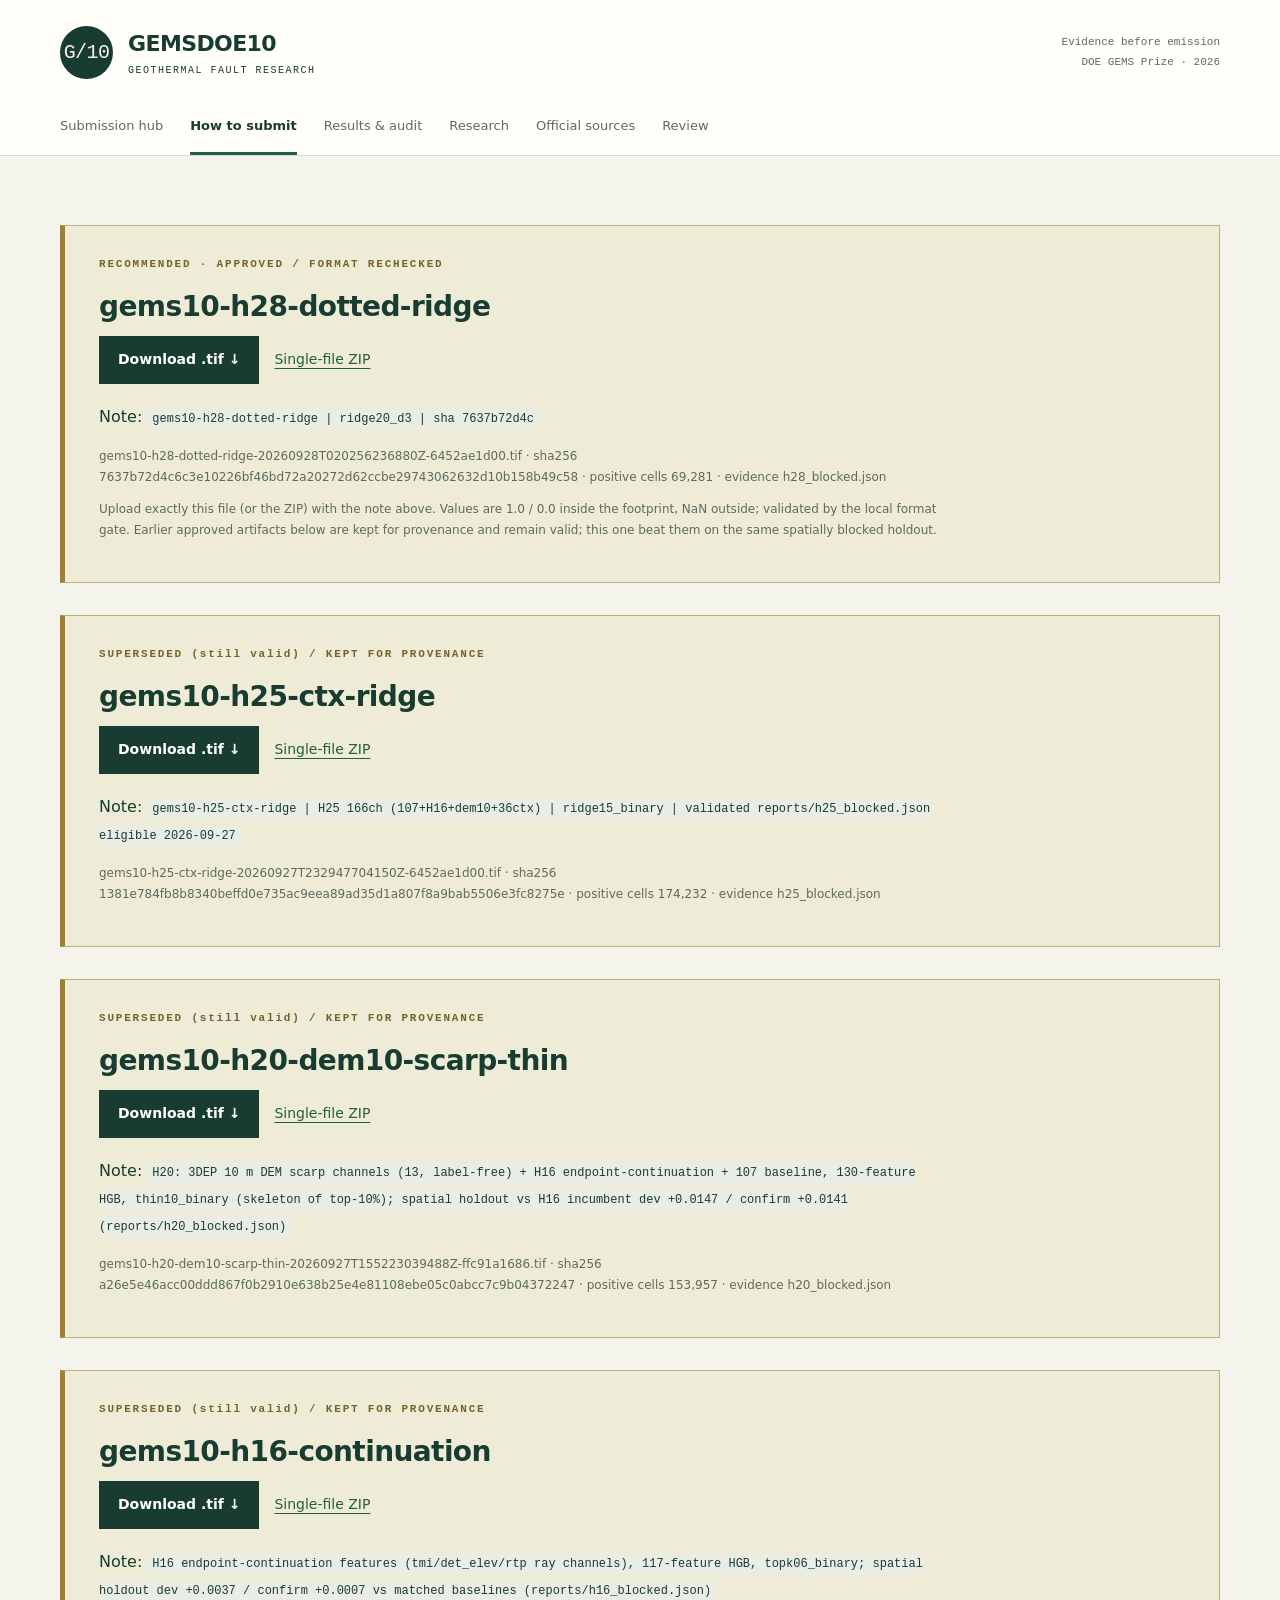
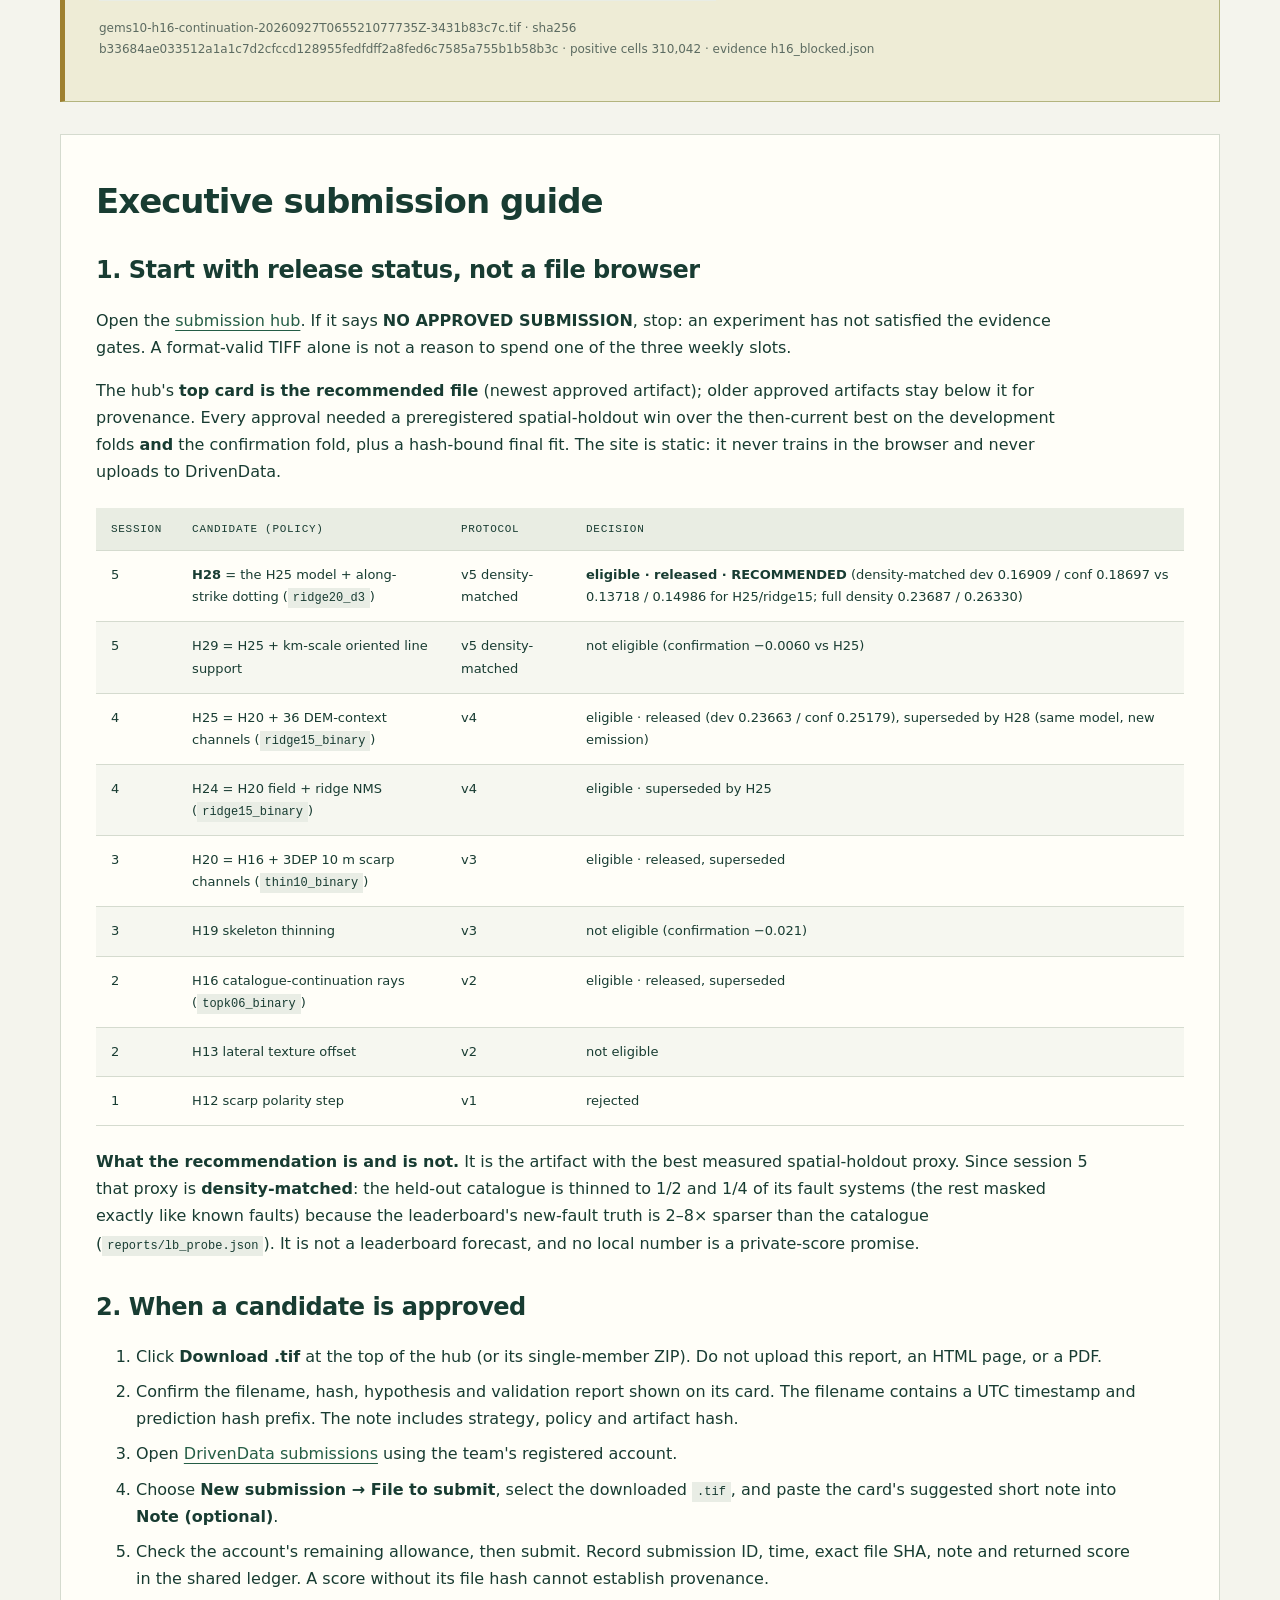
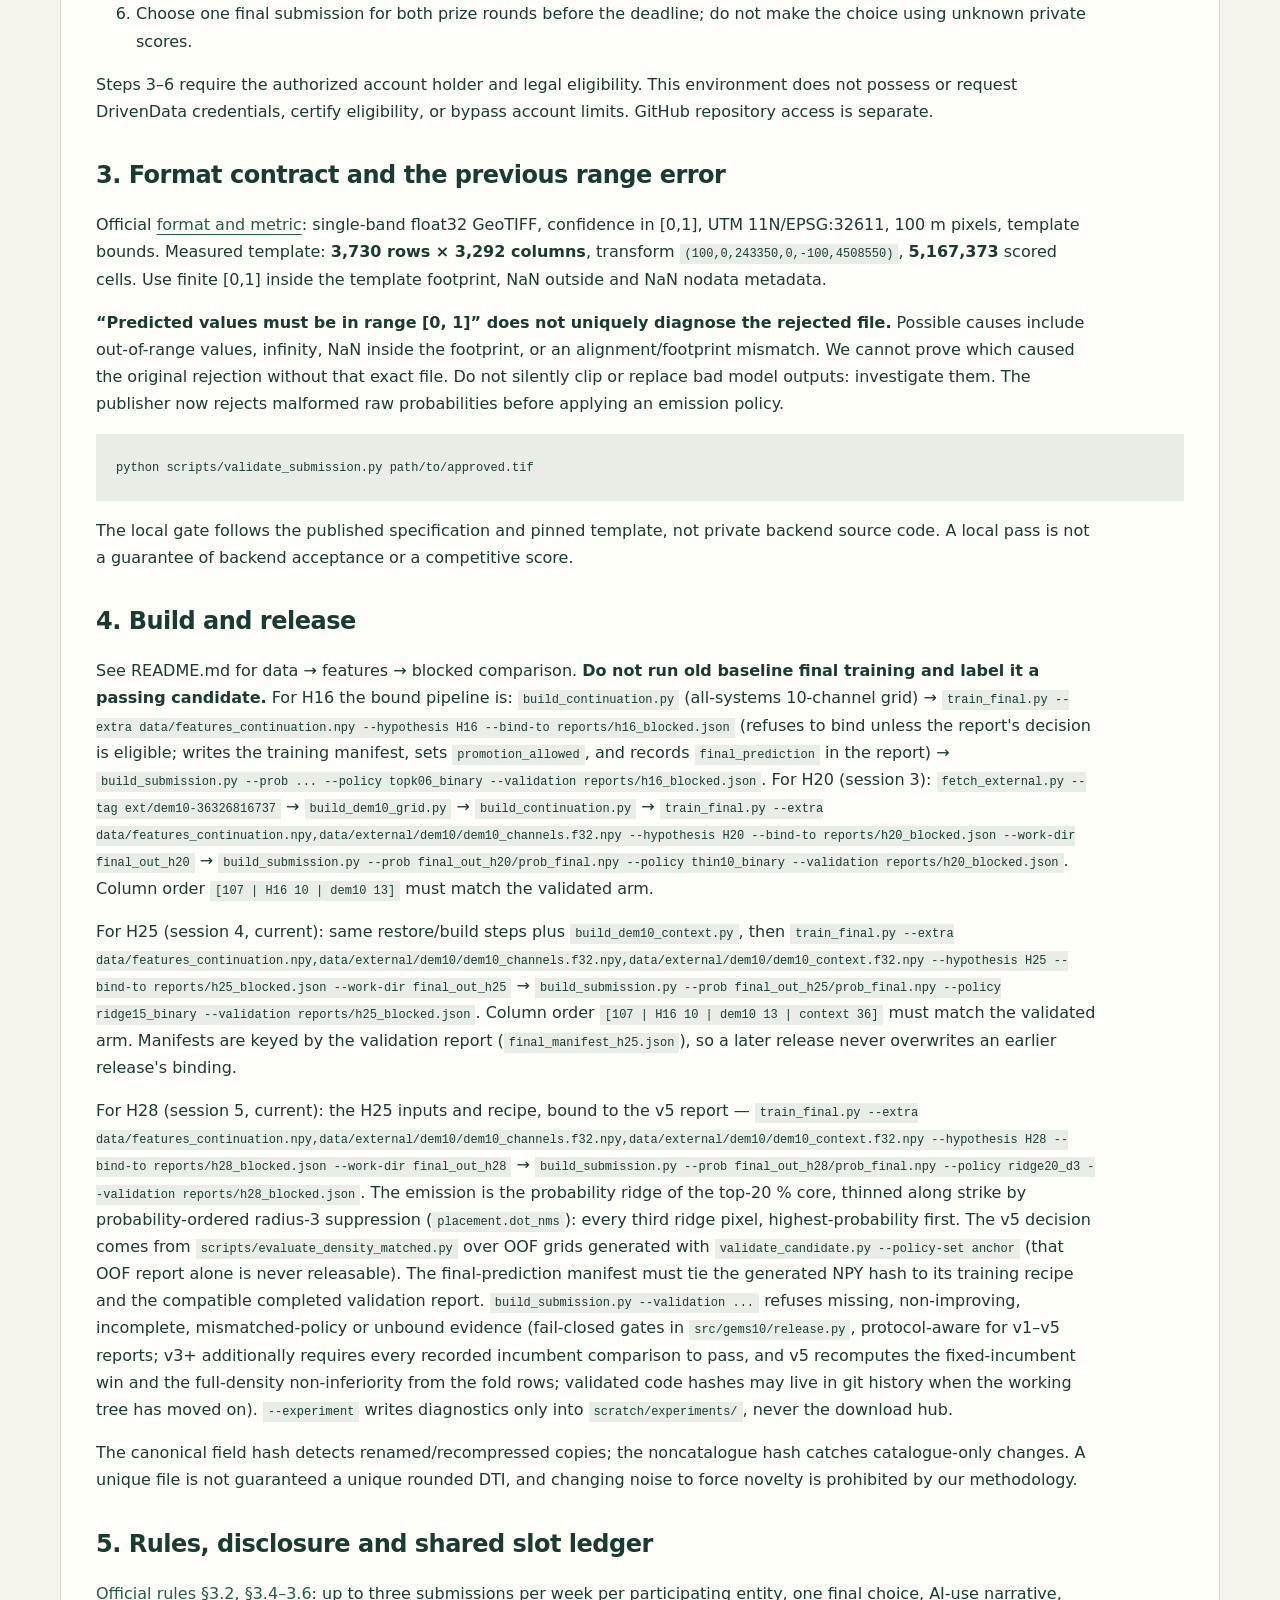
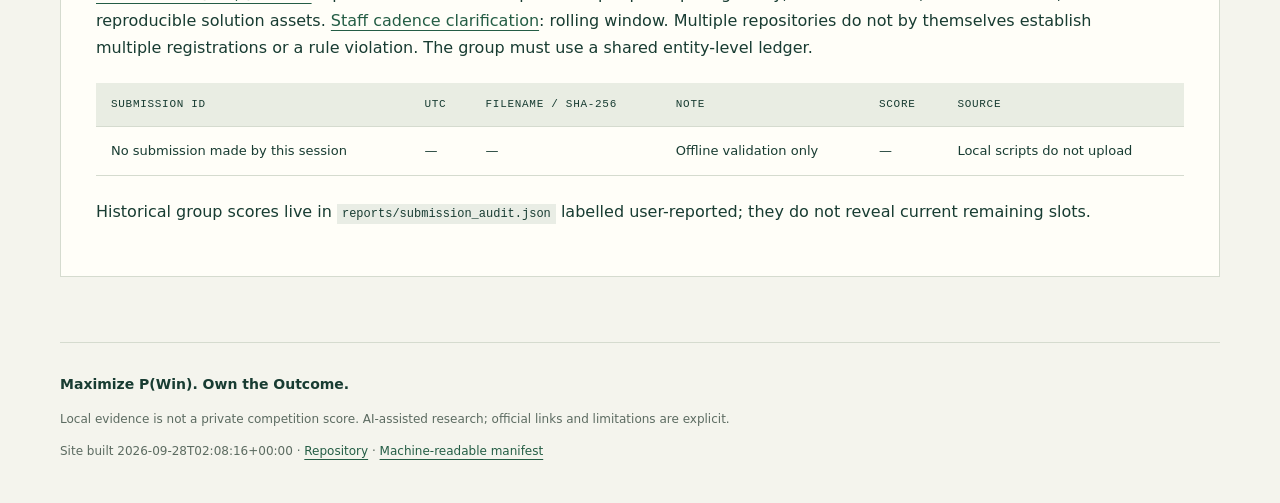
==== commit 12b56249: "Pass 2: fix feed excerpt apostrophe, dated leaderboard snapshot, measured dotting numbers, v5 reason" ====
--- a/docs/executive_summary.html
+++ b/docs/executive_summary.html
@@ -146,4 +146,4 @@
 </tr>
 </tbody>
 </table>
-<p>Historical group scores live in <code>reports/submission_audit.json</code> labelled user-reported; they do not reveal current remaining slots.</p></article></main><footer class="wrap"><b>Maximize P(Win). Own the Outcome.</b><p>Local evidence is not a private competition score. AI-assisted research; official links and limitations are explicit.</p><p>Site built 2026-09-28T02:05:20+00:00 · <a href="https://github.com/buffedlizard55-lab/GEMSDOE10">Repository</a> · <a href="data/site.json">Machine-readable manifest</a></p></footer></body></html>+<p>Historical group scores live in <code>reports/submission_audit.json</code> labelled user-reported; they do not reveal current remaining slots.</p></article></main><footer class="wrap"><b>Maximize P(Win). Own the Outcome.</b><p>Local evidence is not a private competition score. AI-assisted research; official links and limitations are explicit.</p><p>Site built 2026-09-28T02:08:16+00:00 · <a href="https://github.com/buffedlizard55-lab/GEMSDOE10">Repository</a> · <a href="data/site.json">Machine-readable manifest</a></p></footer></body></html>
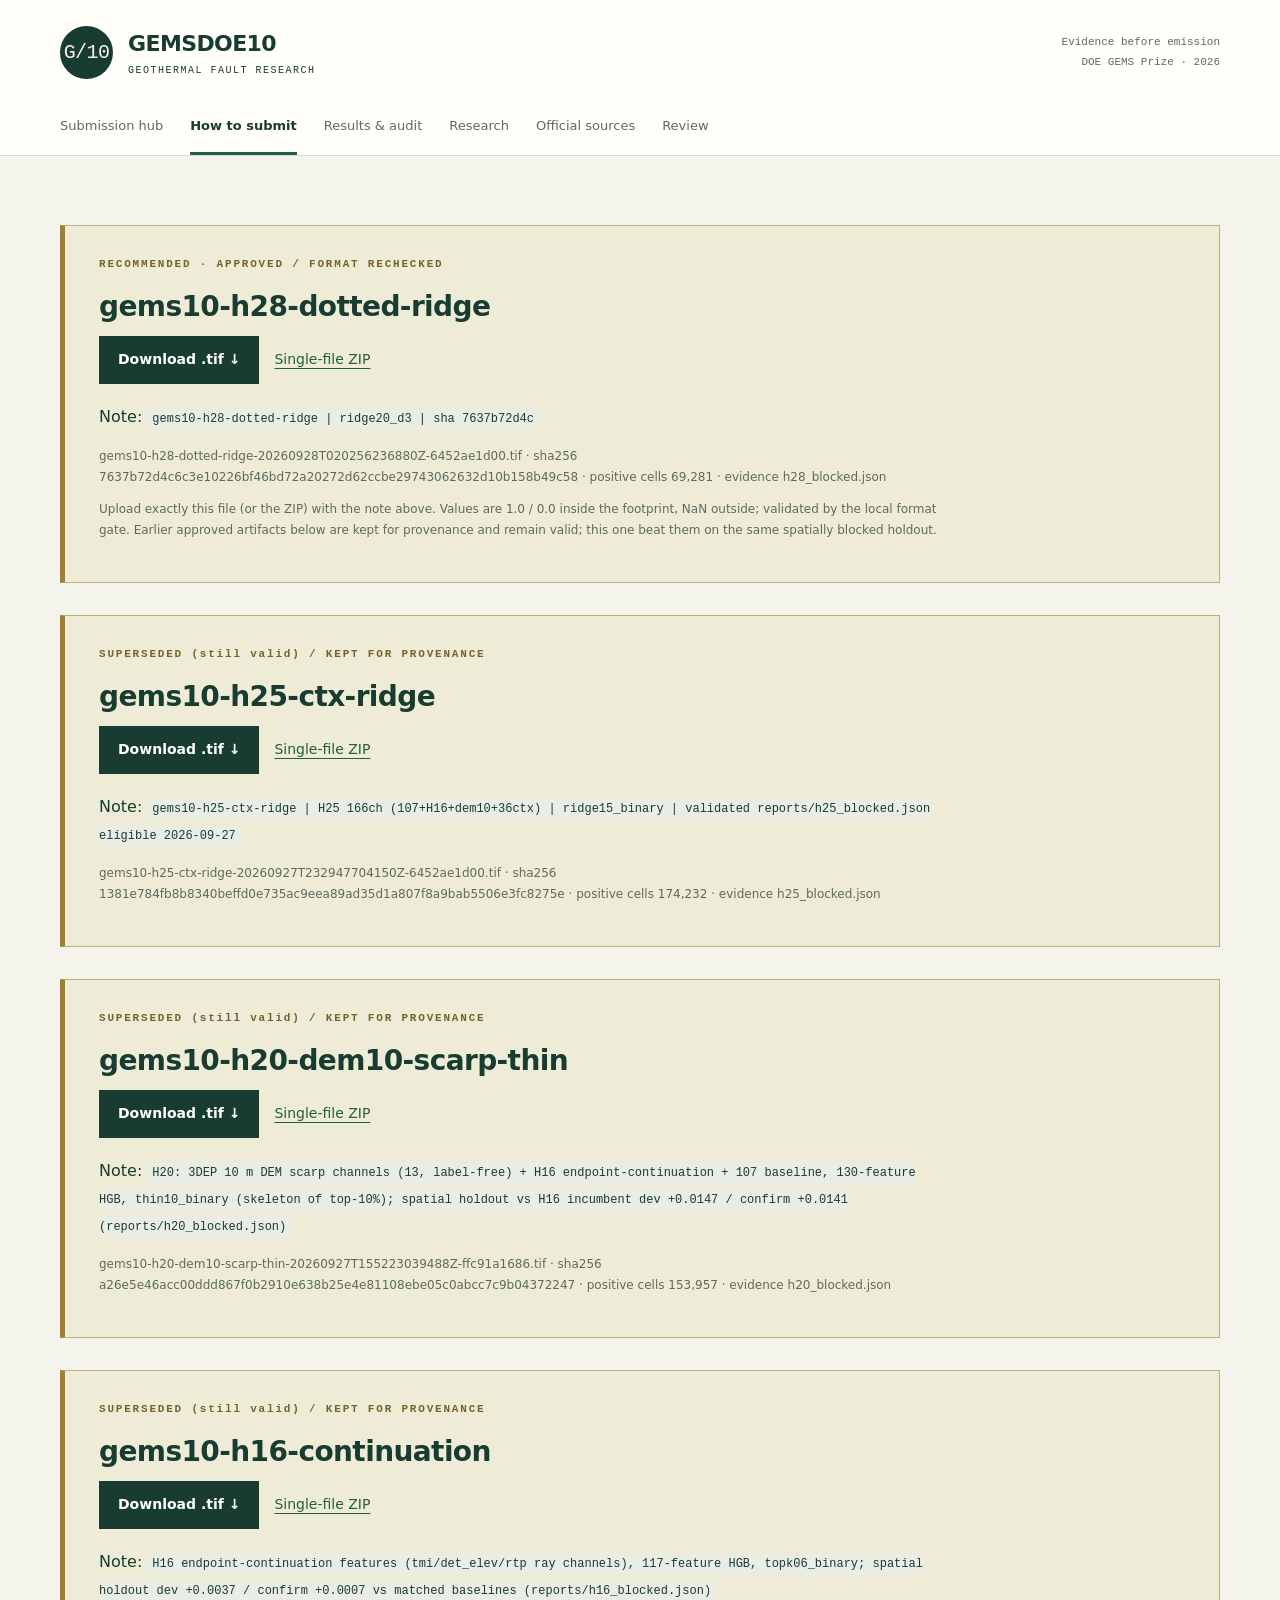
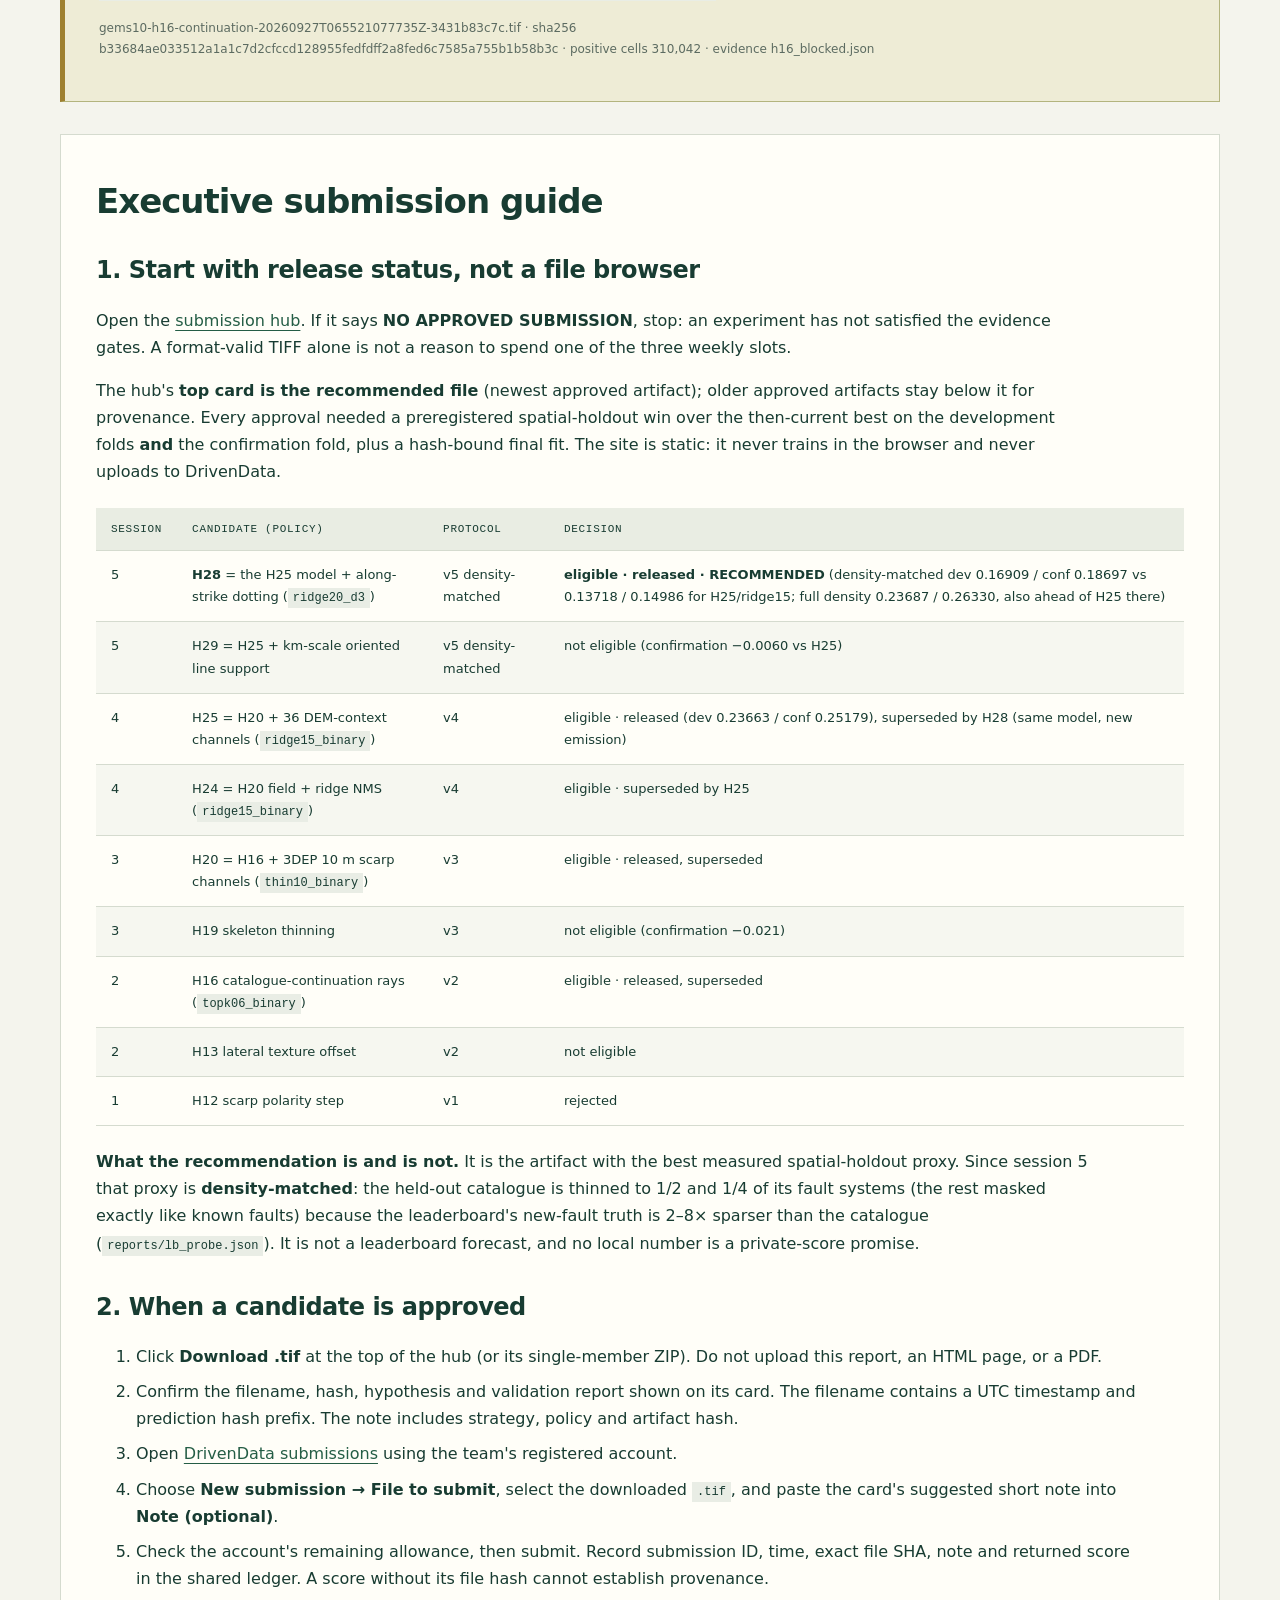
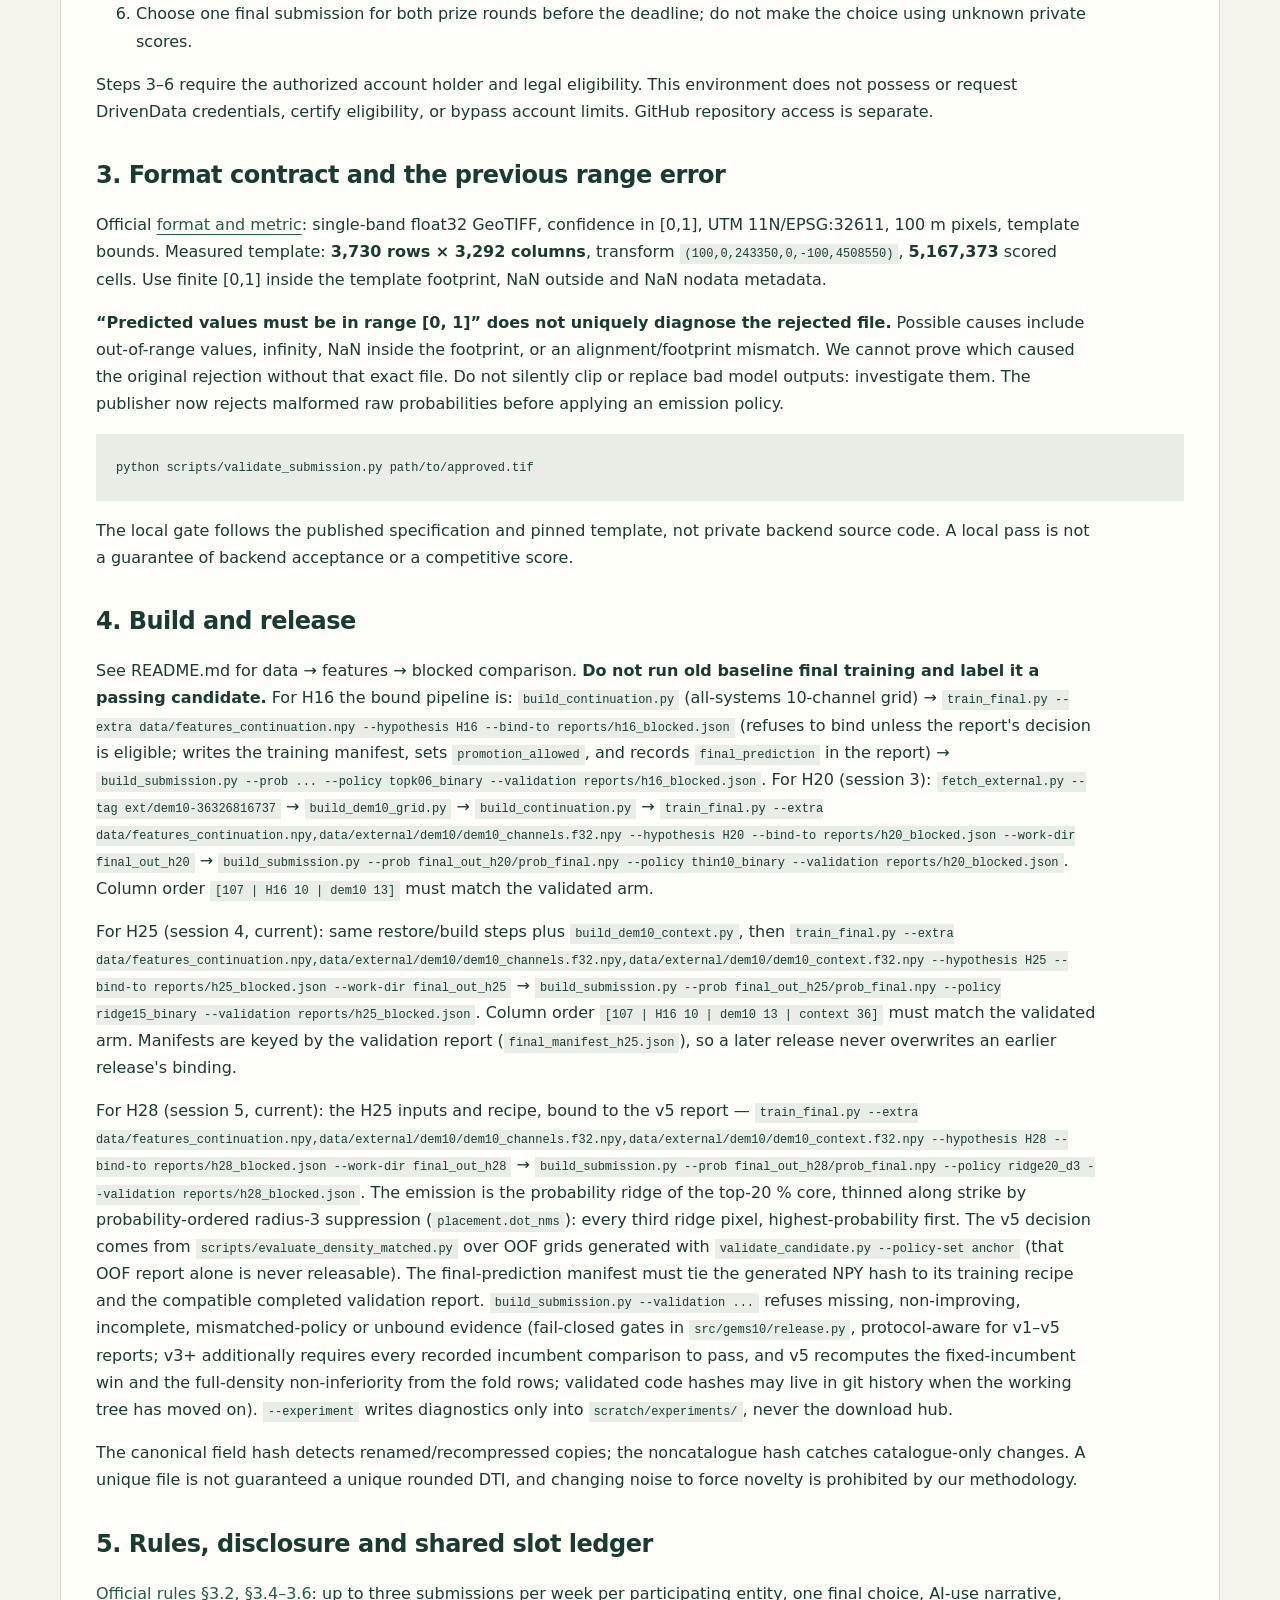
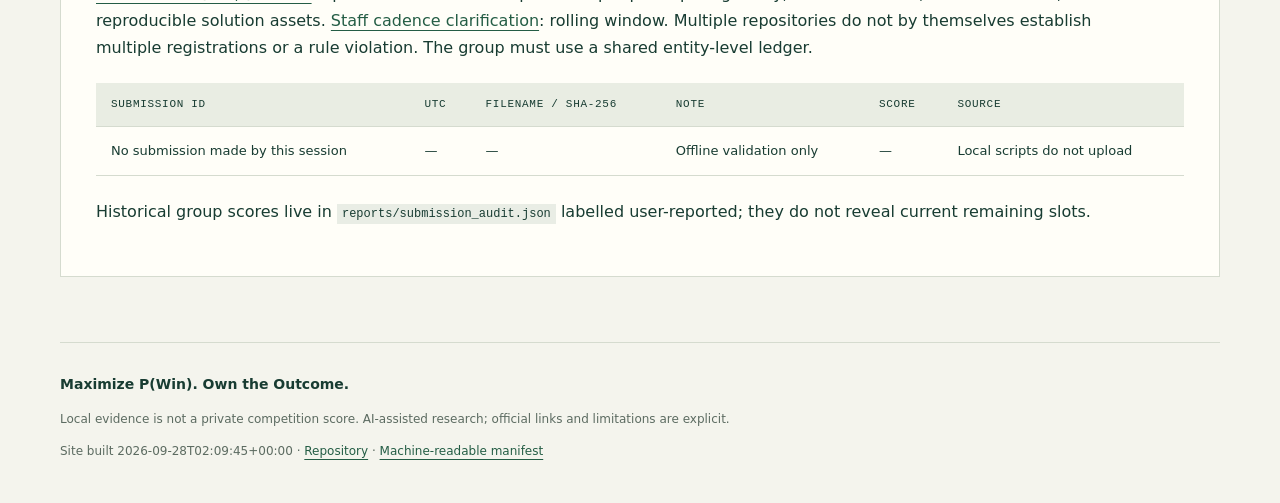
==== commit c951d699: "Pass 3: carried follow-ups + session-5 blocker in NEXT_STEPS; H28 also beats the incumbent at full d" ====
--- a/docs/executive_summary.html
+++ b/docs/executive_summary.html
@@ -27,7 +27,7 @@
 <td>5</td>
 <td><strong>H28</strong> = the H25 model + along-strike dotting (<code>ridge20_d3</code>)</td>
 <td>v5 density-matched</td>
-<td><strong>eligible · released · RECOMMENDED</strong> (density-matched dev 0.16909 / conf 0.18697 vs 0.13718 / 0.14986 for H25/ridge15; full density 0.23687 / 0.26330)</td>
+<td><strong>eligible · released · RECOMMENDED</strong> (density-matched dev 0.16909 / conf 0.18697 vs 0.13718 / 0.14986 for H25/ridge15; full density 0.23687 / 0.26330, also ahead of H25 there)</td>
 </tr>
 <tr>
 <td>5</td>
@@ -146,4 +146,4 @@
 </tr>
 </tbody>
 </table>
-<p>Historical group scores live in <code>reports/submission_audit.json</code> labelled user-reported; they do not reveal current remaining slots.</p></article></main><footer class="wrap"><b>Maximize P(Win). Own the Outcome.</b><p>Local evidence is not a private competition score. AI-assisted research; official links and limitations are explicit.</p><p>Site built 2026-09-28T02:08:16+00:00 · <a href="https://github.com/buffedlizard55-lab/GEMSDOE10">Repository</a> · <a href="data/site.json">Machine-readable manifest</a></p></footer></body></html>+<p>Historical group scores live in <code>reports/submission_audit.json</code> labelled user-reported; they do not reveal current remaining slots.</p></article></main><footer class="wrap"><b>Maximize P(Win). Own the Outcome.</b><p>Local evidence is not a private competition score. AI-assisted research; official links and limitations are explicit.</p><p>Site built 2026-09-28T02:09:45+00:00 · <a href="https://github.com/buffedlizard55-lab/GEMSDOE10">Repository</a> · <a href="data/site.json">Machine-readable manifest</a></p></footer></body></html>
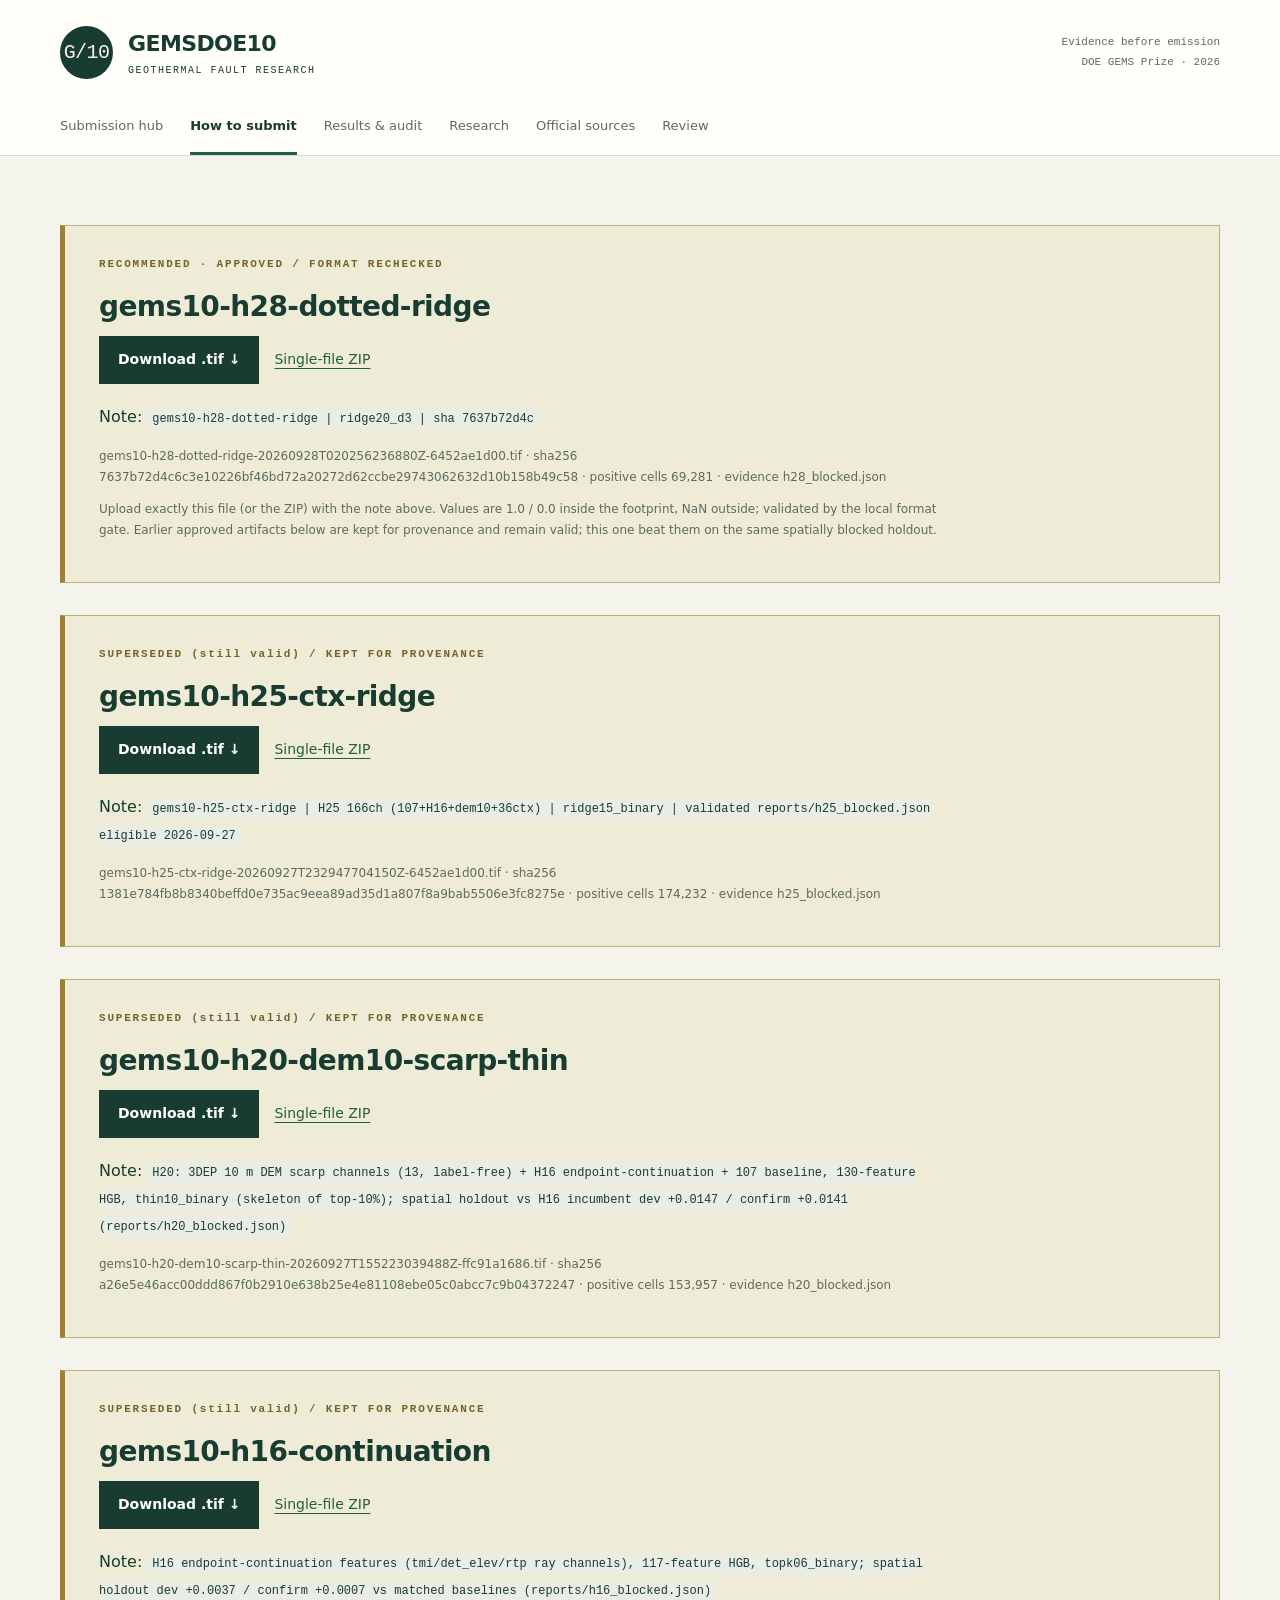
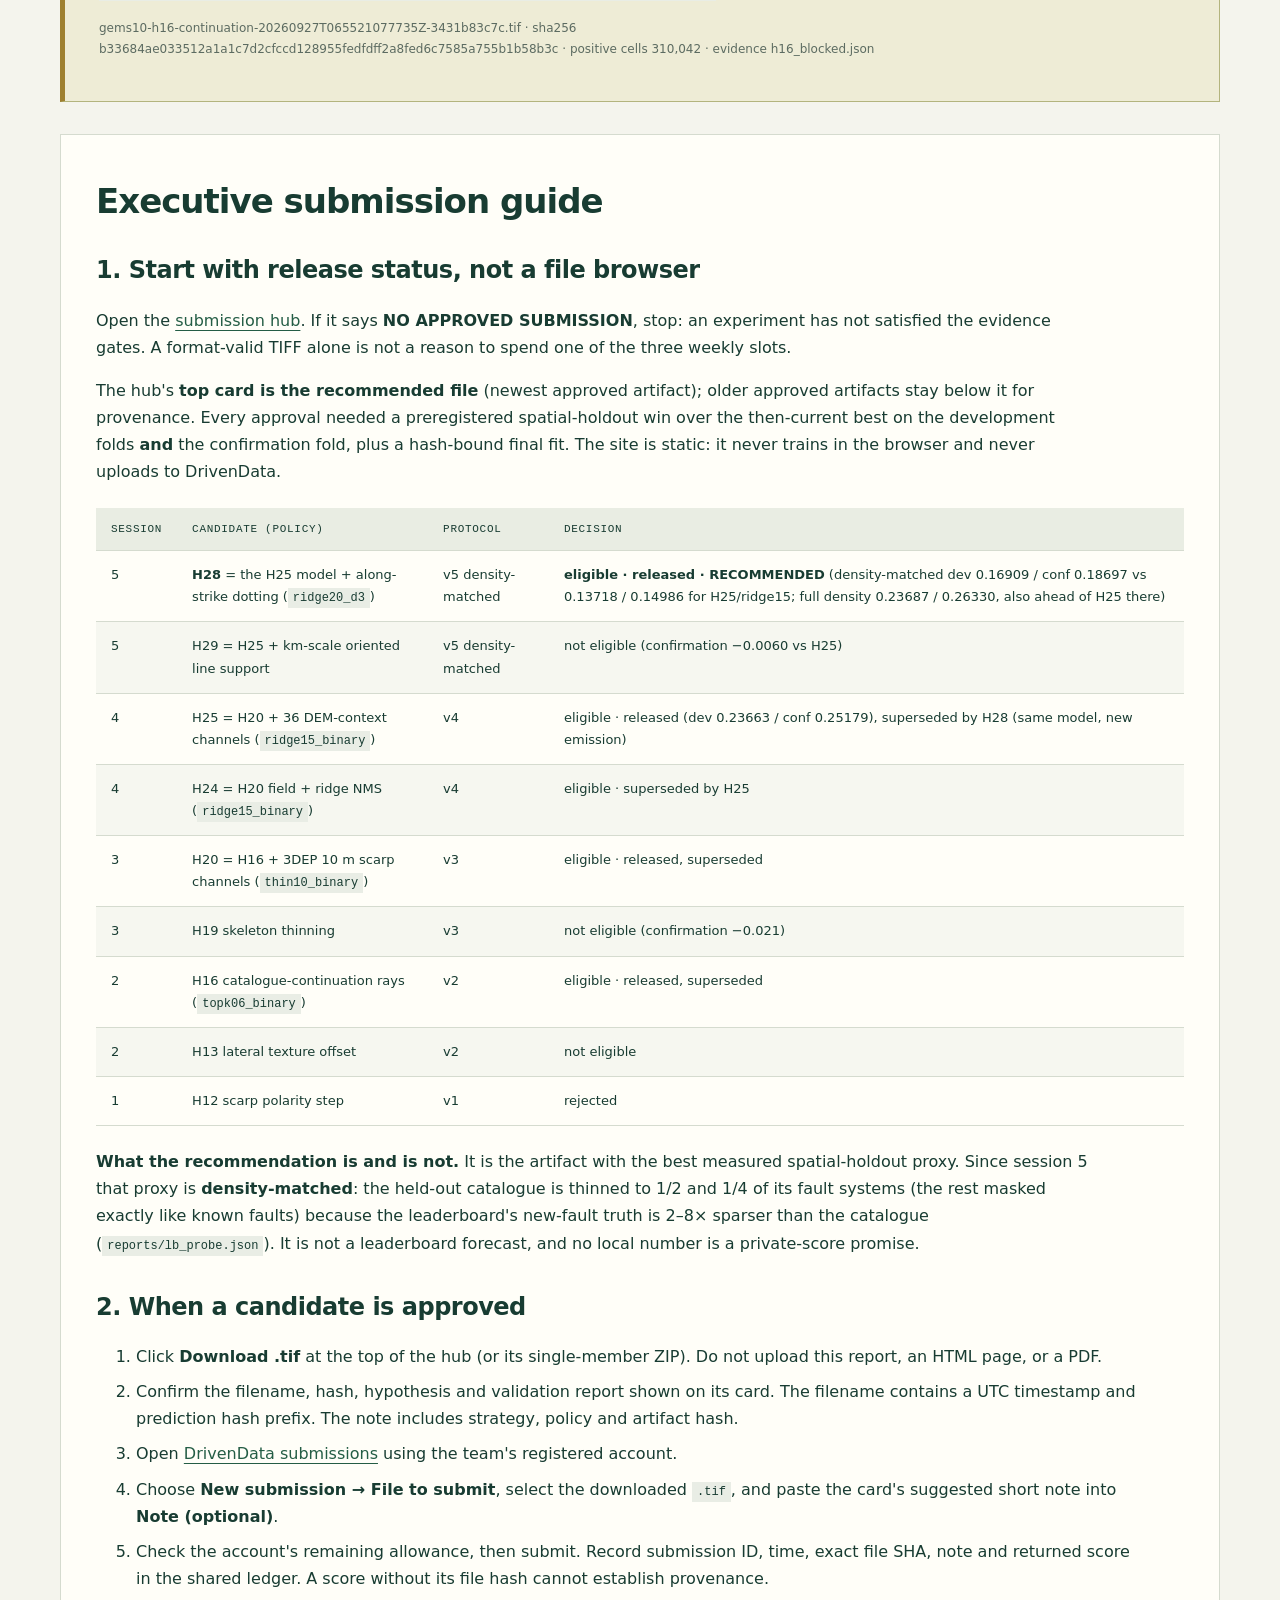
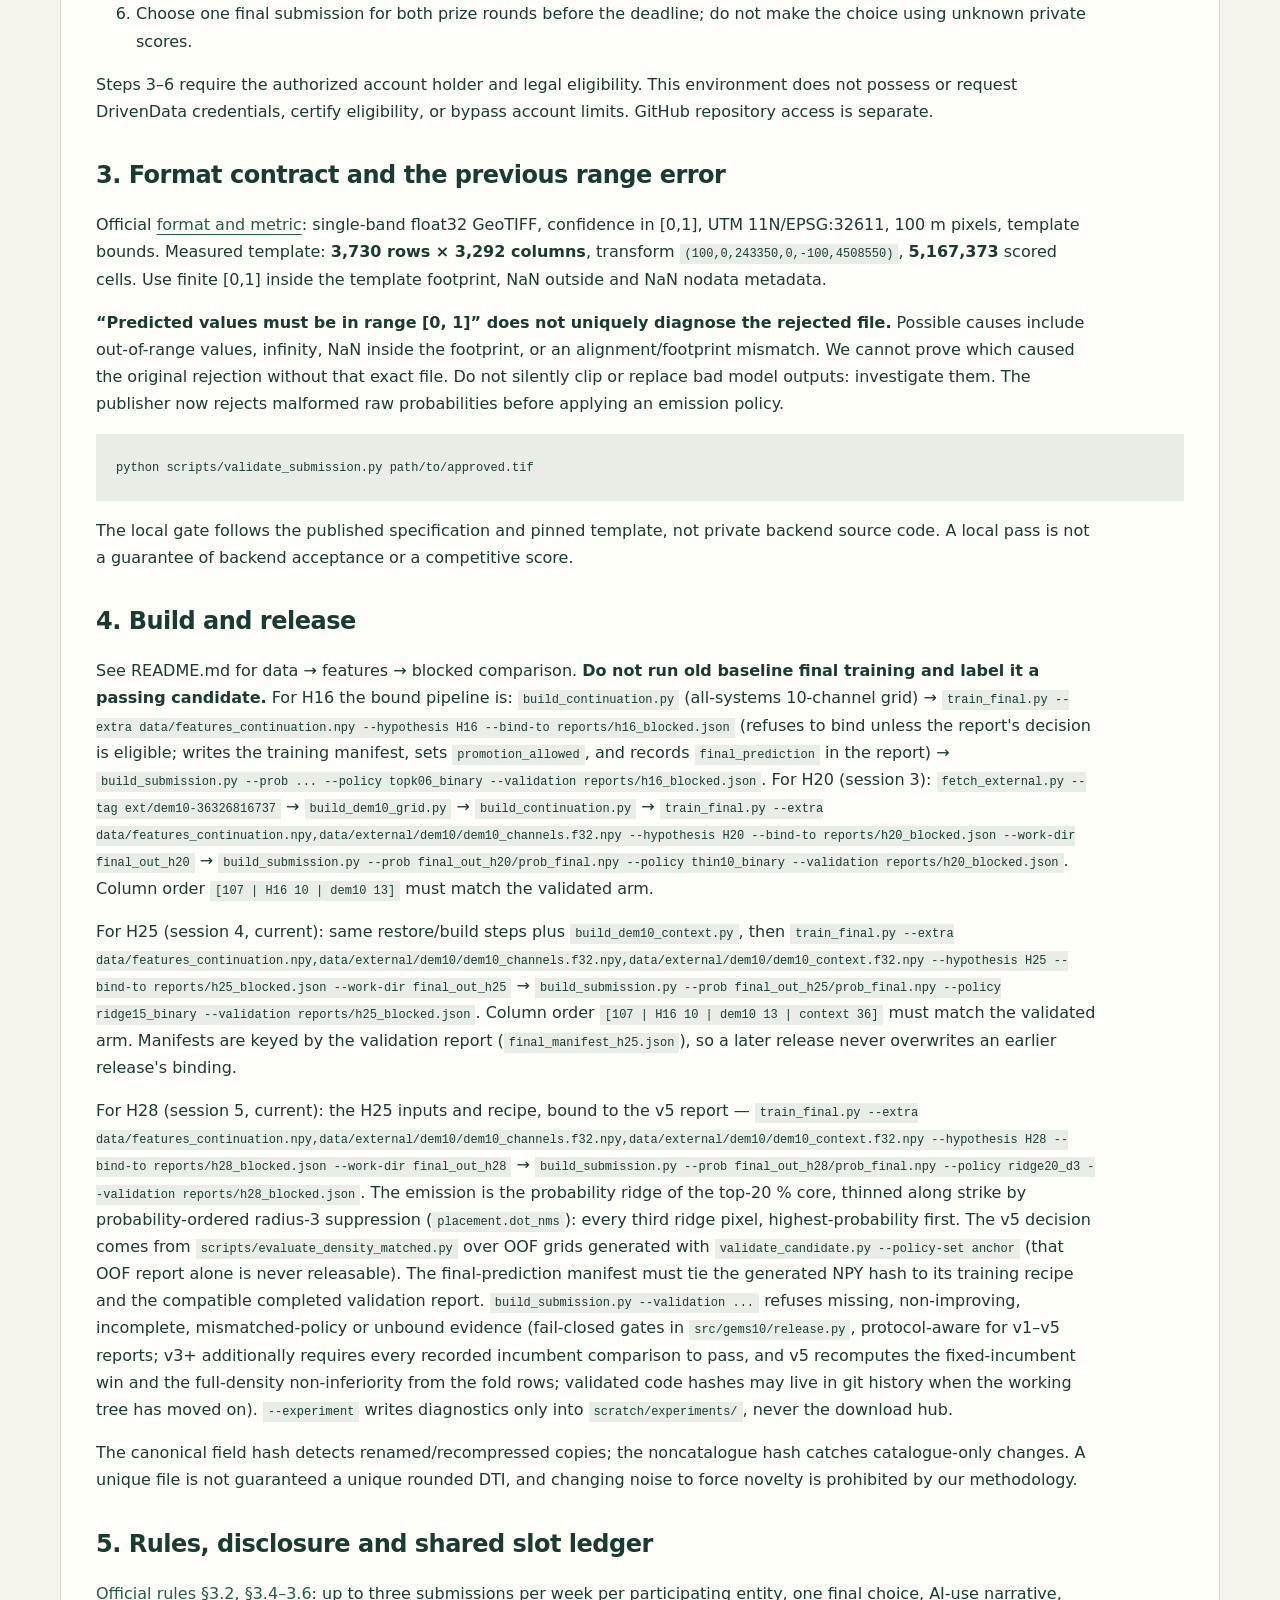
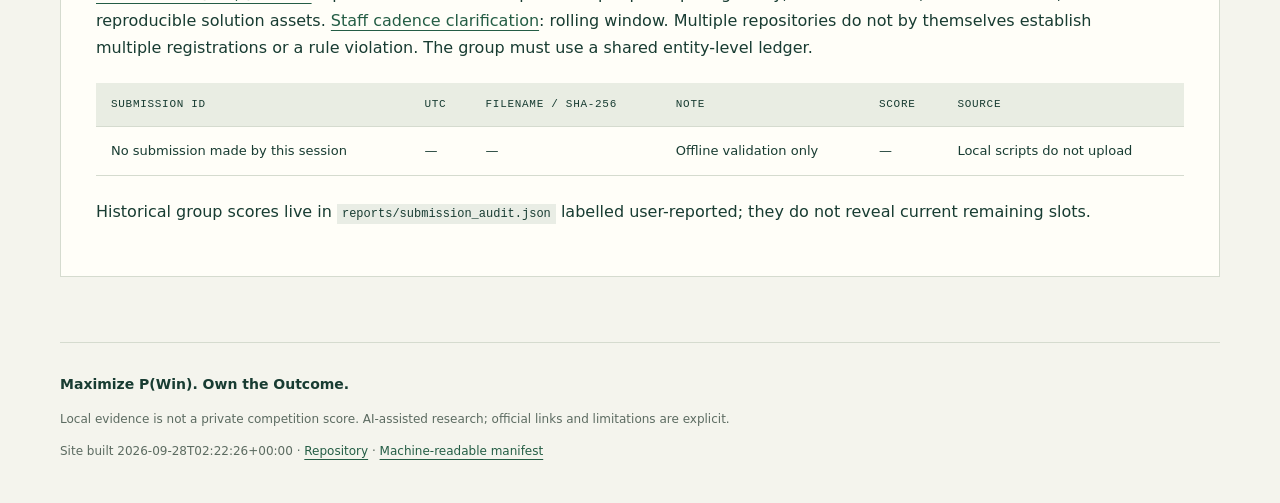
==== commit 9664a9bc: "Docs/site: retire stale 'H25 is the current recommendation' statements (REVIEW executive decision, L" ====
--- a/docs/executive_summary.html
+++ b/docs/executive_summary.html
@@ -146,4 +146,4 @@
 </tr>
 </tbody>
 </table>
-<p>Historical group scores live in <code>reports/submission_audit.json</code> labelled user-reported; they do not reveal current remaining slots.</p></article></main><footer class="wrap"><b>Maximize P(Win). Own the Outcome.</b><p>Local evidence is not a private competition score. AI-assisted research; official links and limitations are explicit.</p><p>Site built 2026-09-28T02:09:45+00:00 · <a href="https://github.com/buffedlizard55-lab/GEMSDOE10">Repository</a> · <a href="data/site.json">Machine-readable manifest</a></p></footer></body></html>+<p>Historical group scores live in <code>reports/submission_audit.json</code> labelled user-reported; they do not reveal current remaining slots.</p></article></main><footer class="wrap"><b>Maximize P(Win). Own the Outcome.</b><p>Local evidence is not a private competition score. AI-assisted research; official links and limitations are explicit.</p><p>Site built 2026-09-28T02:22:26+00:00 · <a href="https://github.com/buffedlizard55-lab/GEMSDOE10">Repository</a> · <a href="data/site.json">Machine-readable manifest</a></p></footer></body></html>
